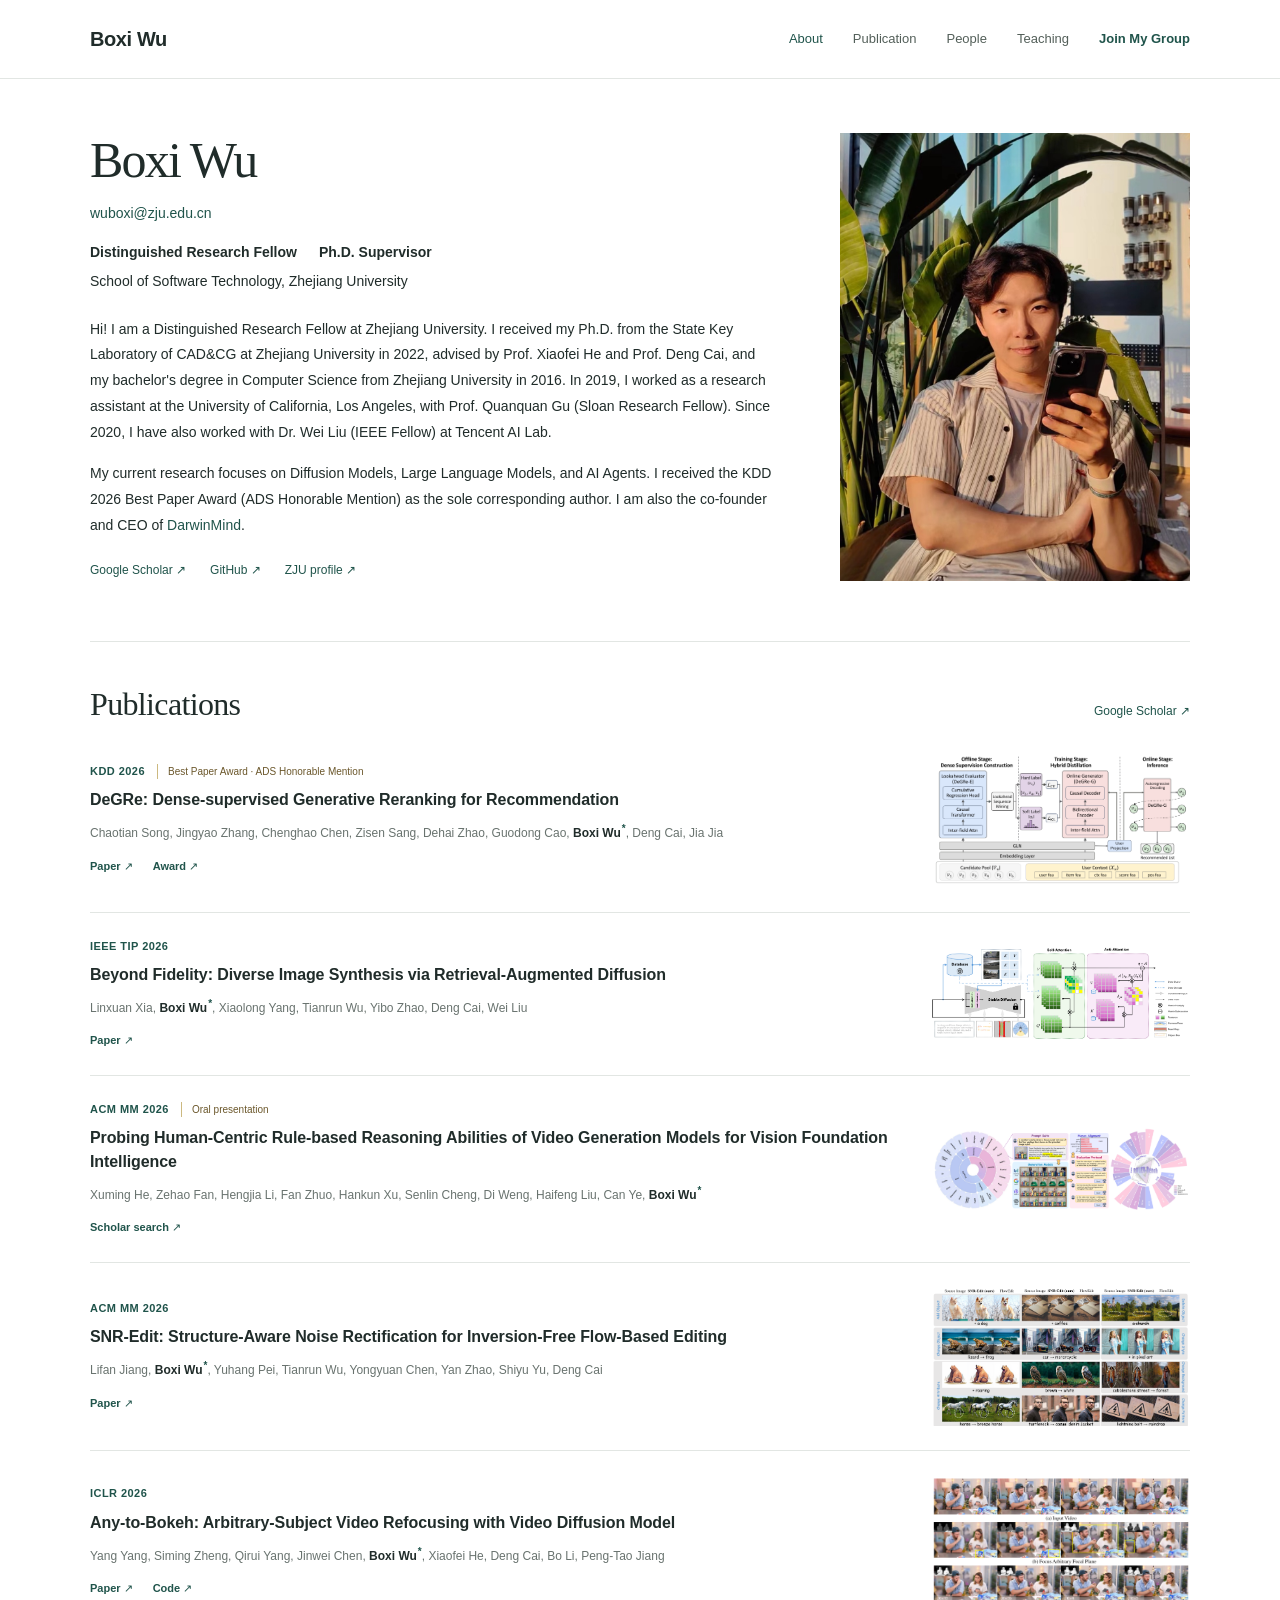
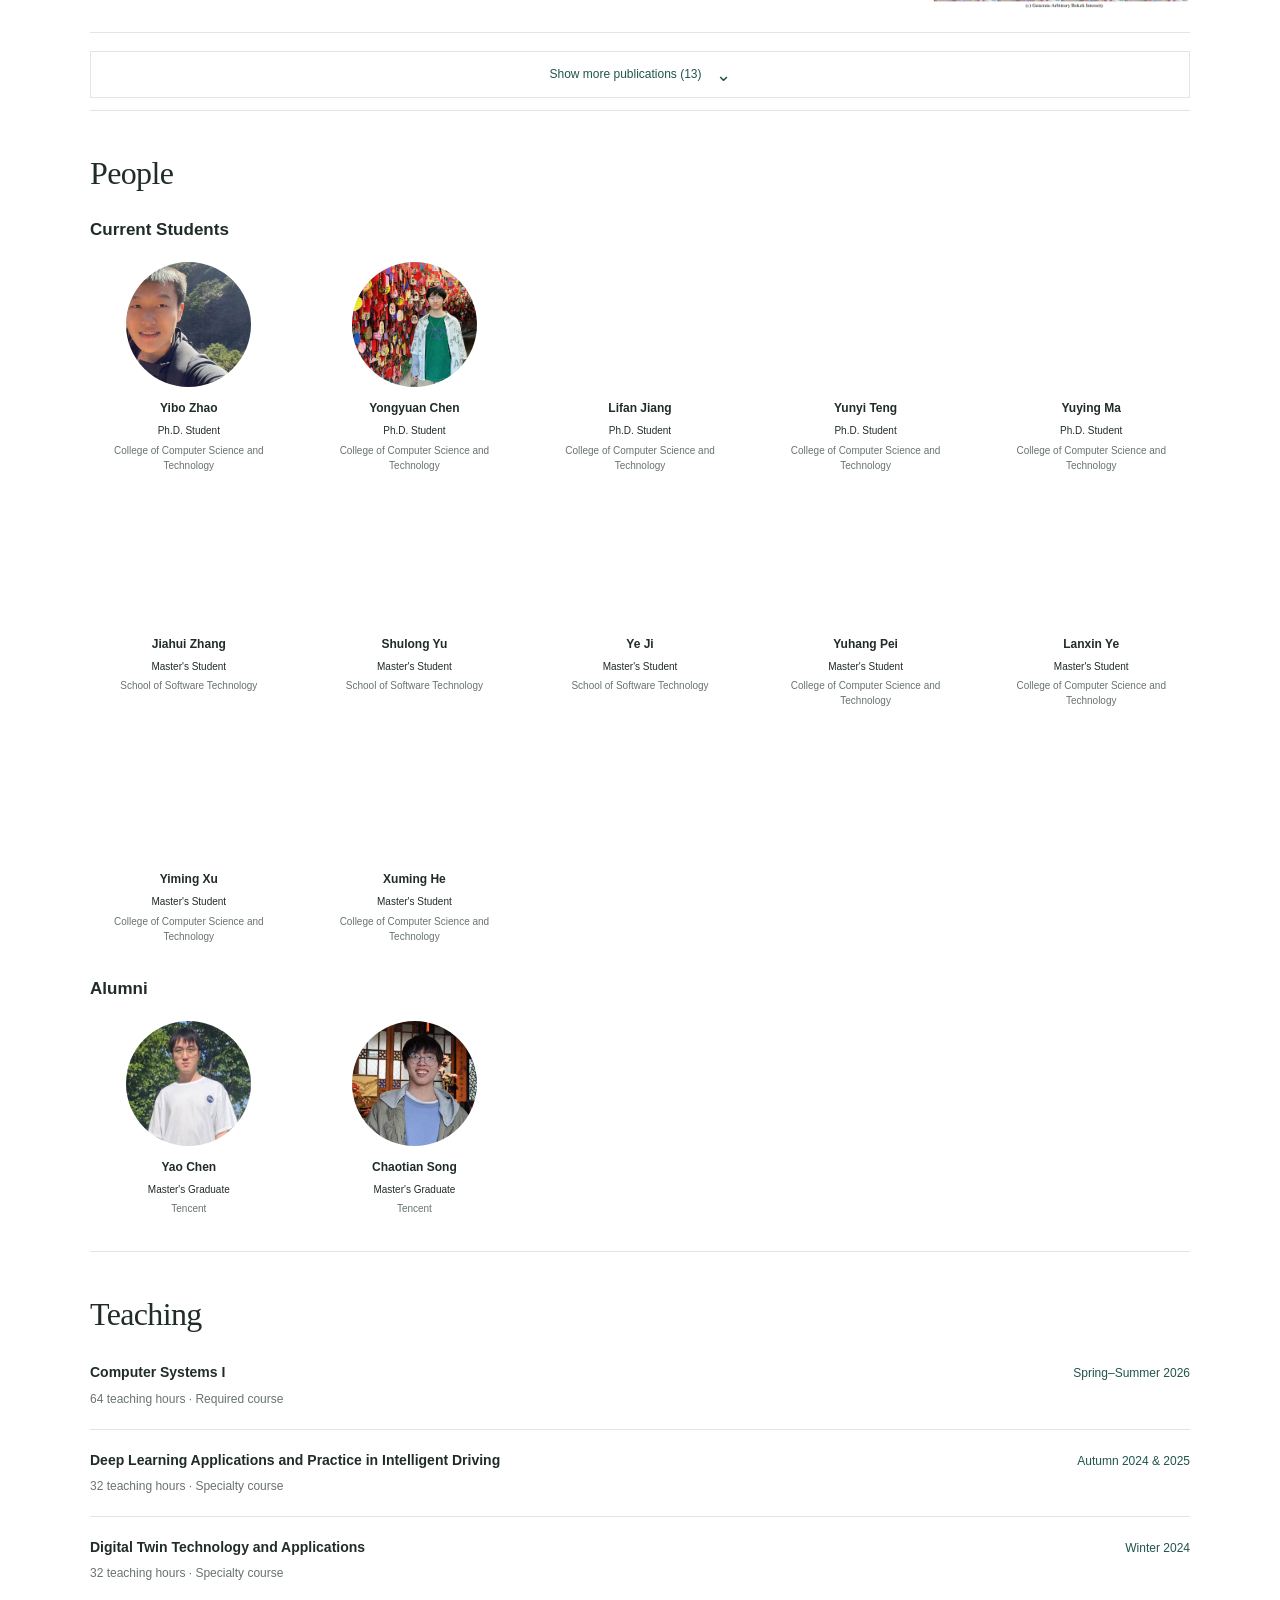
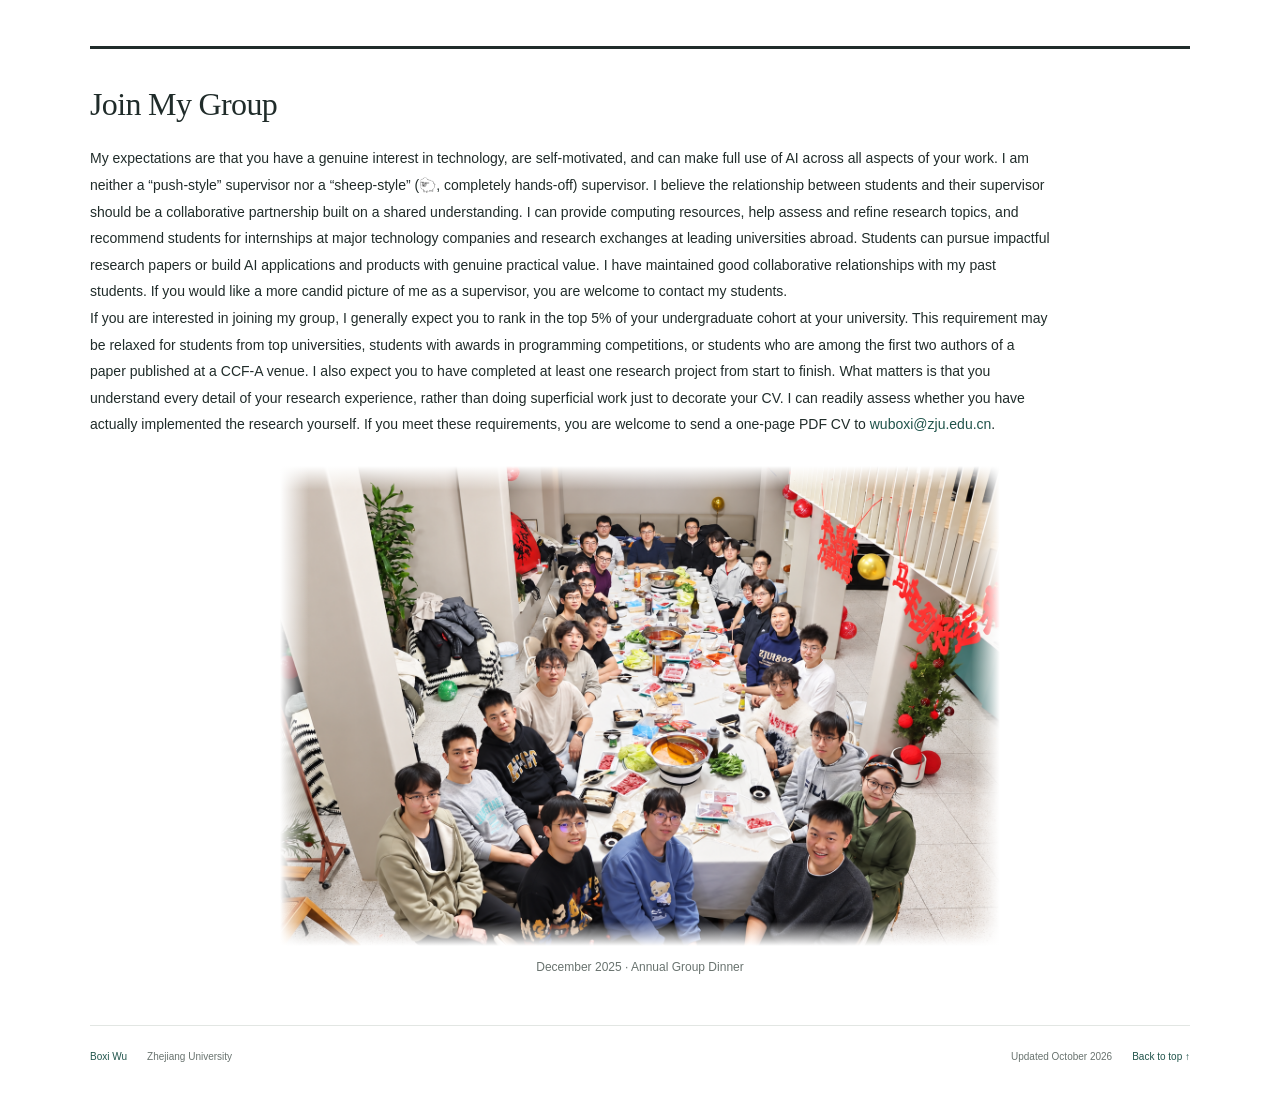
==== index.html @ 9e292851 "Add files via upload Upload academic homepage" ====
<!doctype html><html lang="en"><head>
  <meta charset="utf-8"><meta name="viewport" content="width=device-width, initial-scale=1">
  <title>Boxi Wu | Zhejiang University</title><meta name="description" content="Boxi Wu, Distinguished Research Fellow at Zhejiang University. My current research focuses on Diffusion Models, Large Language Models, and AI Agents."><meta name="theme-color" content="#ffffff">
  <link rel="canonical" href="https://burcywu.github.io/">
  <meta property="og:type" content="website"><meta property="og:title" content="Boxi Wu | Zhejiang University"><meta property="og:description" content="Boxi Wu, Distinguished Research Fellow at Zhejiang University. My current research focuses on Diffusion Models, Large Language Models, and AI Agents."><meta property="og:url" content="https://burcywu.github.io/">
  <link rel="icon" href="assets/favicon.svg" type="image/svg+xml"><link rel="stylesheet" href="styles.css">
  <script src="main.js" defer></script><script type="application/ld+json">{"@context":"https://schema.org","@type":"Person","name":"Boxi Wu","url":"https://burcywu.github.io","jobTitle":"Distinguished Research Fellow","affiliation":{"@type":"CollegeOrUniversity","name":"Zhejiang University"},"email":"wuboxi@zju.edu.cn","sameAs":["https://scholar.google.com/citations?user=AqDe35sAAAAJ&hl=en","https://github.com/burcywu","https://person.zju.edu.cn/NB23009"]}</script>
</head>
<body>
  <a class="skip-link" href="#main">Skip to content</a><header class="site-header"><div class="container header-inner">
    <a href="#about" class="brand">Boxi Wu</a>
    <nav aria-label="Main navigation"><a href="#about">About</a><a href="#publications">Publication</a><a href="#people">People</a><a href="#teaching">Teaching</a><a class="nav-contact" href="#join">Join My Group</a></nav>
  </div></header>
  <main id="main" class="container">
    <section class="hero" id="about" aria-labelledby="name-heading"><div class="hero-copy">
      <h1 id="name-heading">Boxi Wu</h1>
      <a class="hero-email" href="mailto:wuboxi@zju.edu.cn">wuboxi@zju.edu.cn</a>
      <p class="position"><strong>Distinguished Research Fellow</strong><strong>Ph.D. Supervisor</strong></p>
      <p class="affiliation">School of Software Technology, Zhejiang University</p>
      <p class="biography">Hi! I am a Distinguished Research Fellow at Zhejiang University. I received my Ph.D. from the State Key Laboratory of CAD&amp;CG at Zhejiang University in 2022, advised by Prof. Xiaofei He and Prof. Deng Cai, and my bachelor&#39;s degree in Computer Science from Zhejiang University in 2016. In 2019, I worked as a research assistant at the University of California, Los Angeles, with Prof. Quanquan Gu (Sloan Research Fellow). Since 2020, I have also worked with Dr. Wei Liu (IEEE Fellow) at Tencent AI Lab.</p><p class="biography research-statement">My current research focuses on Diffusion Models, Large Language Models, and AI Agents. I received the KDD 2026 Best Paper Award (ADS Honorable Mention) as the sole corresponding author. I am also the co-founder and CEO of <a href="https://www.qbitai.com/2026/08/474806.html" target="_blank" rel="noopener noreferrer">DarwinMind</a>.</p>
      <div class="hero-links"><a class="" href="https://scholar.google.com/citations?user=AqDe35sAAAAJ&amp;hl=en" target="_blank" rel="noopener noreferrer">Google Scholar <span aria-hidden="true">↗</span></a><a class="" href="https://github.com/burcywu" target="_blank" rel="noopener noreferrer">GitHub <span aria-hidden="true">↗</span></a><a class="" href="https://person.zju.edu.cn/NB23009" target="_blank" rel="noopener noreferrer">ZJU profile <span aria-hidden="true">↗</span></a></div>
    </div><div class="portrait-panel"><img class="portrait" src="assets/boxi-wu.jpg" alt="Portrait of Boxi Wu" width="1078" height="1379" fetchpriority="high" decoding="async"></div></section>
    <section class="section publications-section" id="publications" aria-labelledby="publications-heading"><div class="section-heading"><h2 id="publications-heading">Publications</h2><a class="text-link" href="https://scholar.google.com/citations?user=AqDe35sAAAAJ&amp;hl=en" target="_blank" rel="noopener noreferrer">Google Scholar <span aria-hidden="true">↗</span></a></div>
      <ol class="publication-list featured-publications"><li class="publication" id="paper-degre"><div class="paper-copy">
    <div class="paper-meta"><span class="venue" title="ACM SIGKDD Conference on Knowledge Discovery and Data Mining">KDD 2026</span><span class="paper-award">Best Paper Award · ADS Honorable Mention</span></div>
    <h3>DeGRe: Dense-supervised Generative Reranking for Recommendation</h3><p class="authors">Chaotian Song, Jingyao Zhang, Chenghao Chen, Zisen Sang, Dehai Zhao, Guodong Cao, <strong>Boxi Wu<sup>*</sup></strong>, Deng Cai, Jia Jia</p>
    <div class="paper-links"><a class="" href="https://arxiv.org/abs/2605.25749" target="_blank" rel="noopener noreferrer">Paper <span aria-hidden="true">↗</span></a><a class="" href="https://kdd2026.kdd.org/awards/" target="_blank" rel="noopener noreferrer">Award <span aria-hidden="true">↗</span></a></div>
  </div><figure class="paper-figure"><a class="figure-link" href="assets/papers/degre.png" target="_blank" rel="noopener" aria-label="Enlarge Figure 2 from DeGRe: Dense-supervised Generative Reranking for Recommendation"><img src="assets/papers/degre.png" alt="Original Figure 2 from DeGRe: Dense-supervised Generative Reranking for Recommendation" width="1272" height="675" loading="lazy" decoding="async"></a></figure></li><li class="publication" id="paper-beyond-fidelity"><div class="paper-copy">
    <div class="paper-meta"><span class="venue" title="IEEE Transactions on Image Processing">IEEE TIP 2026</span></div>
    <h3>Beyond Fidelity: Diverse Image Synthesis via Retrieval-Augmented Diffusion</h3><p class="authors">Linxuan Xia, <strong>Boxi Wu<sup>*</sup></strong>, Xiaolong Yang, Tianrun Wu, Yibo Zhao, Deng Cai, Wei Liu</p>
    <div class="paper-links"><a class="" href="https://doi.org/10.1109/TIP.2026.3706287" target="_blank" rel="noopener noreferrer">Paper <span aria-hidden="true">↗</span></a></div>
  </div><figure class="paper-figure"><a class="figure-link" href="assets/papers/beyond-fidelity.png" target="_blank" rel="noopener" aria-label="Enlarge Figure 2 from Beyond Fidelity: Diverse Image Synthesis via Retrieval-Augmented Diffusion"><img src="assets/papers/beyond-fidelity.png" alt="Original Figure 2 from Beyond Fidelity: Diverse Image Synthesis via Retrieval-Augmented Diffusion" width="1542" height="558" loading="lazy" decoding="async"></a></figure></li><li class="publication" id="paper-video-reasoning"><div class="paper-copy">
    <div class="paper-meta"><span class="venue" title="ACM International Conference on Multimedia">ACM MM 2026</span><span class="paper-award">Oral presentation</span></div>
    <h3>Probing Human-Centric Rule-based Reasoning Abilities of Video Generation Models for Vision Foundation Intelligence</h3><p class="authors">Xuming He, Zehao Fan, Hengjia Li, Fan Zhuo, Hankun Xu, Senlin Cheng, Di Weng, Haifeng Liu, Can Ye, <strong>Boxi Wu<sup>*</sup></strong></p>
    <div class="paper-links"><a class="" href="https://scholar.google.com/scholar?q=Probing%20Human-Centric%20Rule-based%20Reasoning%20Abilities%20of%20Video%20Generation%20Models%20for%20Vision%20Foundation%20Intelligence" target="_blank" rel="noopener noreferrer">Scholar search <span aria-hidden="true">↗</span></a></div>
  </div><figure class="paper-figure"><a class="figure-link" href="assets/papers/video-reasoning.png" target="_blank" rel="noopener" aria-label="Enlarge Figure 1 from Probing Human-Centric Rule-based Reasoning Abilities of Video Generation Models for Vision Foundation Intelligence"><img src="assets/papers/video-reasoning.png" alt="Original Figure 1 from Probing Human-Centric Rule-based Reasoning Abilities of Video Generation Models for Vision Foundation Intelligence" width="1389" height="444" loading="lazy" decoding="async"></a></figure></li><li class="publication" id="paper-snr-edit"><div class="paper-copy">
    <div class="paper-meta"><span class="venue" title="ACM International Conference on Multimedia">ACM MM 2026</span></div>
    <h3>SNR-Edit: Structure-Aware Noise Rectification for Inversion-Free Flow-Based Editing</h3><p class="authors">Lifan Jiang, <strong>Boxi Wu<sup>*</sup></strong>, Yuhang Pei, Tianrun Wu, Yongyuan Chen, Yan Zhao, Shiyu Yu, Deng Cai</p>
    <div class="paper-links"><a class="" href="https://arxiv.org/abs/2601.19180" target="_blank" rel="noopener noreferrer">Paper <span aria-hidden="true">↗</span></a></div>
  </div><figure class="paper-figure"><a class="figure-link" href="assets/papers/snr-edit.png" target="_blank" rel="noopener" aria-label="Enlarge Figure 1 from SNR-Edit: Structure-Aware Noise Rectification for Inversion-Free Flow-Based Editing"><img src="assets/papers/snr-edit.png" alt="Original Figure 1 from SNR-Edit: Structure-Aware Noise Rectification for Inversion-Free Flow-Based Editing" width="1470" height="792" loading="lazy" decoding="async"></a></figure></li><li class="publication" id="paper-any-to-bokeh"><div class="paper-copy">
    <div class="paper-meta"><span class="venue" title="International Conference on Learning Representations">ICLR 2026</span></div>
    <h3>Any-to-Bokeh: Arbitrary-Subject Video Refocusing with Video Diffusion Model</h3><p class="authors">Yang Yang, Siming Zheng, Qirui Yang, Jinwei Chen, <strong>Boxi Wu<sup>*</sup></strong>, Xiaofei He, Deng Cai, Bo Li, Peng-Tao Jiang</p>
    <div class="paper-links"><a class="" href="https://arxiv.org/abs/2505.21593" target="_blank" rel="noopener noreferrer">Paper <span aria-hidden="true">↗</span></a><a class="" href="https://github.com/vivoCameraResearch/any-to-bokeh" target="_blank" rel="noopener noreferrer">Code <span aria-hidden="true">↗</span></a></div>
  </div><figure class="paper-figure"><a class="figure-link" href="assets/papers/any-to-bokeh.png" target="_blank" rel="noopener" aria-label="Enlarge Figure 1 from Any-to-Bokeh: Arbitrary-Subject Video Refocusing with Video Diffusion Model"><img src="assets/papers/any-to-bokeh.png" alt="Original Figure 1 from Any-to-Bokeh: Arbitrary-Subject Video Refocusing with Video Diffusion Model" width="1200" height="621" loading="lazy" decoding="async"></a></figure></li></ol>
      <details class="more-publications" id="more-publications"><summary><span data-expand-label>Show more publications (13)</span><span class="expand-arrow" aria-hidden="true">⌄</span></summary><ol class="publication-list" start="6"><li class="publication" id="paper-dsc-track"><div class="paper-copy">
    <div class="paper-meta"><span class="venue" title="AAAI Conference on Artificial Intelligence">AAAI 2026</span><span class="paper-award">Oral presentation</span></div>
    <h3>Delving into Dynamic Scene Cue-Consistency for Robust 3D Multi-Object Tracking</h3><p class="authors">Haonan Zhang, Xinyao Wang, <strong>Boxi Wu<sup>*</sup></strong>, Tu Zheng, Wang Yunhua, Zheng Yang</p>
    <div class="paper-links"><a class="" href="https://ojs.aaai.org/index.php/AAAI/article/view/38242" target="_blank" rel="noopener noreferrer">Paper <span aria-hidden="true">↗</span></a></div>
  </div><figure class="paper-figure"><a class="figure-link" href="assets/papers/dsc-track.png" target="_blank" rel="noopener" aria-label="Enlarge Figure 2 from Delving into Dynamic Scene Cue-Consistency for Robust 3D Multi-Object Tracking"><img src="assets/papers/dsc-track.png" alt="Original Figure 2 from Delving into Dynamic Scene Cue-Consistency for Robust 3D Multi-Object Tracking" width="1515" height="813" loading="lazy" decoding="async"></a></figure></li><li class="publication" id="paper-diagramgpt"><div class="paper-copy">
    <div class="paper-meta"><span class="venue" title="AAAI Conference on Artificial Intelligence">AAAI 2026</span></div>
    <h3>DiagramGPT-Llama3: Enabling Editable, High-Fidelity Diagram Generation with Vision Large Language Models</h3><p class="authors">Yongyuan Chen, Minjie Hong, <strong>Boxi Wu<sup>*</sup></strong>, Xicheng Han</p>
    <div class="paper-links"><a class="" href="https://ojs.aaai.org/index.php/AAAI/article/view/40286" target="_blank" rel="noopener noreferrer">Paper <span aria-hidden="true">↗</span></a></div>
  </div><figure class="paper-figure"><a class="figure-link" href="assets/papers/diagramgpt.png" target="_blank" rel="noopener" aria-label="Enlarge Figure 2 from DiagramGPT-Llama3: Enabling Editable, High-Fidelity Diagram Generation with Vision Large Language Models"><img src="assets/papers/diagramgpt.png" alt="Original Figure 2 from DiagramGPT-Llama3: Enabling Editable, High-Fidelity Diagram Generation with Vision Large Language Models" width="1488" height="522" loading="lazy" decoding="async"></a></figure></li><li class="publication" id="paper-sudo"><div class="paper-copy">
    <div class="paper-meta"><span class="venue" title="Advances in Neural Information Processing Systems">NeurIPS 2025</span></div>
    <h3>Self-Supervised Direct Preference Optimization for Text-to-Image Diffusion Models</h3><p class="authors">Liang Peng, <strong>Boxi Wu<sup>*</sup></strong>, Haoran Cheng, Yibo Zhao, Xiaofei He</p>
    <div class="paper-links"><a class="" href="https://proceedings.neurips.cc/paper_files/paper/2025/hash/03600ae6c3392fd65ad7c3a90c6f7ce8-Abstract-Conference.html" target="_blank" rel="noopener noreferrer">Paper <span aria-hidden="true">↗</span></a><a class="" href="https://github.com/SPengLiang/SUDO" target="_blank" rel="noopener noreferrer">Code <span aria-hidden="true">↗</span></a></div>
  </div><figure class="paper-figure"><a class="figure-link" href="assets/papers/sudo.png" target="_blank" rel="noopener" aria-label="Enlarge Figure 1 from Self-Supervised Direct Preference Optimization for Text-to-Image Diffusion Models"><img src="assets/papers/sudo.png" alt="Original Figure 1 from Self-Supervised Direct Preference Optimization for Text-to-Image Diffusion Models" width="714" height="525" loading="lazy" decoding="async"></a></figure></li><li class="publication" id="paper-lora-composer"><div class="paper-copy">
    <div class="paper-meta"><span class="venue" title="IEEE Transactions on Image Processing">IEEE TIP 2025</span></div>
    <h3>LoRA-Composer: Leveraging Low-Rank Adaptation for Multi-Concept Customization in Training-Free Diffusion Models</h3><p class="authors">Yang Yang, Wen Wang, Liang Peng, Chaotian Song, Yao Chen, Hengjia Li, Xiaolong Yang, Qinglin Lu, Deng Cai, Xiaofei He, <strong>Boxi Wu<sup>*</sup></strong>, Wei Liu</p>
    <div class="paper-links"><a class="" href="https://doi.org/10.1109/TIP.2025.3633153" target="_blank" rel="noopener noreferrer">Paper <span aria-hidden="true">↗</span></a></div>
  </div><figure class="paper-figure"><a class="figure-link" href="assets/papers/lora-composer.png" target="_blank" rel="noopener" aria-label="Enlarge Figure 1 from LoRA-Composer: Leveraging Low-Rank Adaptation for Multi-Concept Customization in Training-Free Diffusion Models"><img src="assets/papers/lora-composer.png" alt="Original Figure 1 from LoRA-Composer: Leveraging Low-Rank Adaptation for Multi-Concept Customization in Training-Free Diffusion Models" width="1191" height="453" loading="lazy" decoding="async"></a></figure></li><li class="publication" id="paper-personalvideo"><div class="paper-copy">
    <div class="paper-meta"><span class="venue" title="IEEE/CVF International Conference on Computer Vision">ICCV 2025</span></div>
    <h3>PersonalVideo: High ID-Fidelity Video Customization without Dynamic and Semantic Degradation</h3><p class="authors">Hengjia Li, Haonan Qiu, Shiwei Zhang, Xiang Wang, Yujie Wei, Zekun Li, Yingya Zhang, <strong>Boxi Wu<sup>*</sup></strong>, Deng Cai</p>
    <div class="paper-links"><a class="" href="https://openaccess.thecvf.com/content/ICCV2025/html/Li_PersonalVideo_High_ID-Fidelity_Video_Customization_without_Dynamic_and_Semantic_Degradation_ICCV_2025_paper.html" target="_blank" rel="noopener noreferrer">Paper <span aria-hidden="true">↗</span></a></div>
  </div><figure class="paper-figure"><a class="figure-link" href="assets/papers/personalvideo.png" target="_blank" rel="noopener" aria-label="Enlarge Figure 1 from PersonalVideo: High ID-Fidelity Video Customization without Dynamic and Semantic Degradation"><img src="assets/papers/personalvideo.png" alt="Original Figure 1 from PersonalVideo: High ID-Fidelity Video Customization without Dynamic and Semantic Degradation" width="1413" height="810" loading="lazy" decoding="async"></a></figure></li><li class="publication" id="paper-magicid"><div class="paper-copy">
    <div class="paper-meta"><span class="venue" title="IEEE/CVF International Conference on Computer Vision">ICCV 2025</span></div>
    <h3>MagicID: Hybrid Preference Optimization for ID-Consistent and Dynamic-Preserved Video Customization</h3><p class="authors">Hengjia Li, Lifan Jiang, Xi Xiao, Tianyang Wang, Hongwei Yi, <strong>Boxi Wu<sup>*</sup></strong>, Deng Cai</p>
    <div class="paper-links"><a class="" href="https://openaccess.thecvf.com/content/ICCV2025/html/Li_MagicID_Hybrid_Preference_Optimization_for_ID-Consistent_and_Dynamic-Preserved_Video_Customization_ICCV_2025_paper.html" target="_blank" rel="noopener noreferrer">Paper <span aria-hidden="true">↗</span></a></div>
  </div><figure class="paper-figure"><a class="figure-link" href="assets/papers/magicid.png" target="_blank" rel="noopener" aria-label="Enlarge Figure 1 from MagicID: Hybrid Preference Optimization for ID-Consistent and Dynamic-Preserved Video Customization"><img src="assets/papers/magicid.png" alt="Original Figure 1 from MagicID: Hybrid Preference Optimization for ID-Consistent and Dynamic-Preserved Video Customization" width="1482" height="864" loading="lazy" decoding="async"></a></figure></li><li class="publication" id="paper-local-control"><div class="paper-copy">
    <div class="paper-meta"><span class="venue" title="AAAI Conference on Artificial Intelligence">AAAI 2025</span></div>
    <h3>Local Conditional Controlling for Text-to-Image Diffusion Models</h3><p class="authors">Yibo Zhao, Liang Peng, Yang Yang, Zekai Luo, Hengjia Li, Yao Chen, Zheng Yang, Xiaofei He, Wei Zhao, Qinglin Lu, Wei Liu, <strong>Boxi Wu<sup>*</sup></strong></p>
    <div class="paper-links"><a class="" href="https://ojs.aaai.org/index.php/AAAI/article/view/33139" target="_blank" rel="noopener noreferrer">Paper <span aria-hidden="true">↗</span></a></div>
  </div><figure class="paper-figure"><a class="figure-link" href="assets/papers/local-control.png" target="_blank" rel="noopener" aria-label="Enlarge Figure 1 from Local Conditional Controlling for Text-to-Image Diffusion Models"><img src="assets/papers/local-control.png" alt="Original Figure 1 from Local Conditional Controlling for Text-to-Image Diffusion Models" width="1512" height="576" loading="lazy" decoding="async"></a></figure></li><li class="publication" id="paper-occupancym3d"><div class="paper-copy">
    <div class="paper-meta"><span class="venue" title="IEEE/CVF Conference on Computer Vision and Pattern Recognition">CVPR 2024</span></div>
    <h3>Learning Occupancy for Monocular 3D Object Detection</h3><p class="authors">Liang Peng, Junkai Xu, Haoran Cheng, Zheng Yang, Xiaopei Wu, Wei Qian, Wenxiao Wang, <strong>Boxi Wu<sup>*</sup></strong>, Deng Cai</p>
    <div class="paper-links"><a class="" href="https://openaccess.thecvf.com/content/CVPR2024/html/Peng_Learning_Occupancy_for_Monocular_3D_Object_Detection_CVPR_2024_paper.html" target="_blank" rel="noopener noreferrer">Paper <span aria-hidden="true">↗</span></a></div>
  </div><figure class="paper-figure"><a class="figure-link" href="assets/papers/occupancym3d.png" target="_blank" rel="noopener" aria-label="Enlarge Figure 1 from Learning Occupancy for Monocular 3D Object Detection"><img src="assets/papers/occupancym3d.png" alt="Original Figure 1 from Learning Occupancy for Monocular 3D Object Detection" width="726" height="276" loading="lazy" decoding="async"></a></figure></li><li class="publication" id="paper-temporal-fusion"><div class="paper-copy">
    <div class="paper-meta"><span class="venue" title="IEEE Transactions on Image Processing">IEEE TIP 2024</span></div>
    <h3>Temporal Feature Fusion for 3D Detection in Monocular Video</h3><p class="authors">Haoran Cheng, Liang Peng, Zheng Yang, Binbin Lin, Xiaofei He, <strong>Boxi Wu<sup>*</sup></strong></p>
    <div class="paper-links"><a class="" href="https://doi.org/10.1109/TIP.2024.3378475" target="_blank" rel="noopener noreferrer">Paper <span aria-hidden="true">↗</span></a></div>
  </div><figure class="paper-figure"><a class="figure-link" href="assets/papers/temporal-fusion.png" target="_blank" rel="noopener" aria-label="Enlarge Figure 2 from Temporal Feature Fusion for 3D Detection in Monocular Video"><img src="assets/papers/temporal-fusion.png" alt="Original Figure 2 from Temporal Feature Fusion for 3D Detection in Monocular Video" width="1542" height="588" loading="lazy" decoding="async"></a></figure></li><li class="publication" id="paper-hboe"><div class="paper-copy">
    <div class="paper-meta"><span class="venue" title="AAAI Conference on Artificial Intelligence">AAAI 2024</span></div>
    <h3>Towards Fine-Grained HBOE with Rendered Orientation Set and Laplace Smoothing</h3><p class="authors">Ruisi Zhao, Mingming Li, Zheng Yang, Binbin Lin, Xiaohui Zhong, Xiaobo Ren, Deng Cai, <strong>Boxi Wu<sup>*</sup></strong></p>
    <div class="paper-links"><a class="" href="https://ojs.aaai.org/index.php/AAAI/article/view/28582" target="_blank" rel="noopener noreferrer">Paper <span aria-hidden="true">↗</span></a></div>
  </div><figure class="paper-figure"><a class="figure-link" href="assets/papers/hboe.png" target="_blank" rel="noopener" aria-label="Enlarge Figure 1 from Towards Fine-Grained HBOE with Rendered Orientation Set and Laplace Smoothing"><img src="assets/papers/hboe.png" alt="Original Figure 1 from Towards Fine-Grained HBOE with Rendered Orientation Set and Laplace Smoothing" width="717" height="741" loading="lazy" decoding="async"></a></figure></li><li class="publication" id="paper-ice"><div class="paper-copy">
    <div class="paper-meta"><span class="venue" title="AAAI Conference on Artificial Intelligence">AAAI 2023</span></div>
    <h3>Towards In-Distribution Compatible Out-of-Distribution Detection</h3><p class="authors"><strong>Boxi Wu</strong>, Jie Jiang, Haidong Ren, Zifan Du, Wenxiao Wang, Zhifeng Li, Deng Cai, Xiaofei He, Binbin Lin, Wei Liu</p>
    <div class="paper-links"><a class="" href="https://ojs.aaai.org/index.php/AAAI/article/view/26230" target="_blank" rel="noopener noreferrer">Paper <span aria-hidden="true">↗</span></a></div>
  </div><figure class="paper-figure"><a class="figure-link" href="assets/papers/ice.png" target="_blank" rel="noopener" aria-label="Enlarge Figure 1 from Towards In-Distribution Compatible Out-of-Distribution Detection"><img src="assets/papers/ice.png" alt="Original Figure 1 from Towards In-Distribution Compatible Out-of-Distribution Detection" width="717" height="357" loading="lazy" decoding="async"></a></figure></li><li class="publication" id="paper-efficient-at"><div class="paper-copy">
    <div class="paper-meta"><span class="venue" title="European Conference on Computer Vision">ECCV 2022</span></div>
    <h3>Towards Efficient Adversarial Training on Vision Transformers</h3><p class="authors"><strong>Boxi Wu</strong>, Jindong Gu, Zhifeng Li, Deng Cai, Xiaofei He, Wei Liu</p>
    <div class="paper-links"><a class="" href="https://arxiv.org/abs/2207.10498" target="_blank" rel="noopener noreferrer">Paper <span aria-hidden="true">↗</span></a></div>
  </div><figure class="paper-figure"><a class="figure-link" href="assets/papers/efficient-at.png" target="_blank" rel="noopener" aria-label="Enlarge Figure 1 from Towards Efficient Adversarial Training on Vision Transformers"><img src="assets/papers/efficient-at.png" alt="Original Figure 1 from Towards Efficient Adversarial Training on Vision Transformers" width="1014" height="381" loading="lazy" decoding="async"></a></figure></li><li class="publication" id="paper-wider-networks"><div class="paper-copy">
    <div class="paper-meta"><span class="venue" title="Advances in Neural Information Processing Systems">NeurIPS 2021</span></div>
    <h3>Do Wider Neural Networks Really Help Adversarial Robustness?</h3><p class="authors"><strong>Boxi Wu</strong>, Jinghui Chen, Deng Cai, Xiaofei He, Quanquan Gu</p>
    <div class="paper-links"><a class="" href="https://proceedings.neurips.cc/paper_files/paper/2021/hash/3937230de3c8041e4da6ac3246a888e8-Abstract.html" target="_blank" rel="noopener noreferrer">Paper <span aria-hidden="true">↗</span></a></div>
  </div><figure class="paper-figure"><a class="figure-link" href="assets/papers/wider-networks.png" target="_blank" rel="noopener" aria-label="Enlarge Figure 1 from Do Wider Neural Networks Really Help Adversarial Robustness?"><img src="assets/papers/wider-networks.png" alt="Original Figure 1 from Do Wider Neural Networks Really Help Adversarial Robustness?" width="585" height="321" loading="lazy" decoding="async"></a></figure></li></ol><button class="button small collapse-publications" type="button" data-collapse-publications hidden>Show fewer publications ↑</button></details>
    </section>
    <section class="section" id="people" aria-labelledby="people-heading"><div class="section-heading"><h2 id="people-heading">People</h2></div><div class="people-group" data-student-group="current"><h3 class="people-subheading">Current Students</h3><div class="people-grid"><article class="person-card" data-student-id="student-03" data-photo-number="03"><a class="student-portrait-link" href="assets/students/phd-03.jpg" target="_blank" rel="noopener" aria-label="View full portrait for Yibo Zhao"><img src="assets/students/phd-03.jpg" width="500" height="500" style="object-position: 22% 35%" alt="Portrait of Yibo Zhao" loading="lazy" decoding="async"></a><div class="person-details"><h4>Yibo Zhao</h4><p class="student-degree">Ph.D. Student</p><p class="person-affiliation">College of Computer Science and Technology</p></div></article><article class="person-card" data-student-id="student-05" data-photo-number="05"><a class="student-portrait-link" href="assets/students/phd-05.jpg" target="_blank" rel="noopener" aria-label="View full portrait for Yongyuan Chen"><img src="assets/students/phd-05.jpg" width="500" height="500" style="object-position: 68% 32%" alt="Portrait of Yongyuan Chen" loading="lazy" decoding="async"></a><div class="person-details"><h4>Yongyuan Chen</h4><p class="student-degree">Ph.D. Student</p><p class="person-affiliation">College of Computer Science and Technology</p></div></article><article class="person-card" data-student-id="student-02" data-photo-number="02"><a class="student-portrait-link" href="assets/students/phd-02.jpg" target="_blank" rel="noopener" aria-label="View full portrait for Lifan Jiang"><img src="assets/students/phd-02.jpg" width="500" height="500" style="object-position: 46% 35%" alt="Portrait of Lifan Jiang" loading="lazy" decoding="async"></a><div class="person-details"><h4>Lifan Jiang</h4><p class="student-degree">Ph.D. Student</p><p class="person-affiliation">College of Computer Science and Technology</p></div></article><article class="person-card" data-student-id="student-04" data-photo-number="04"><a class="student-portrait-link" href="assets/students/phd-04.jpg" target="_blank" rel="noopener" aria-label="View full portrait for Yunyi Teng"><img src="assets/students/phd-04.jpg" width="500" height="500" style="object-position: 55% 22%" alt="Portrait of Yunyi Teng" loading="lazy" decoding="async"></a><div class="person-details"><h4>Yunyi Teng</h4><p class="student-degree">Ph.D. Student</p><p class="person-affiliation">College of Computer Science and Technology</p></div></article><article class="person-card" data-student-id="student-01" data-photo-number="01"><a class="student-portrait-link" href="assets/students/phd-01.jpg" target="_blank" rel="noopener" aria-label="View full portrait for Yuying Ma"><img src="assets/students/phd-01.jpg" width="500" height="500" style="object-position: 50% 35%" alt="Portrait of Yuying Ma" loading="lazy" decoding="async"></a><div class="person-details"><h4>Yuying Ma</h4><p class="student-degree">Ph.D. Student</p><p class="person-affiliation">College of Computer Science and Technology</p></div></article><article class="person-card" data-student-id="student-06" data-photo-number="06"><a class="student-portrait-link" href="assets/students/jiahui-zhang.jpg" target="_blank" rel="noopener" aria-label="View full portrait for Jiahui Zhang"><img src="assets/students/jiahui-zhang.jpg" width="500" height="500" style="object-position: 50% 55%" alt="Portrait of Jiahui Zhang" loading="lazy" decoding="async"></a><div class="person-details"><h4>Jiahui Zhang</h4><p class="student-degree">Master&#39;s Student</p><p class="person-affiliation">School of Software Technology</p></div></article><article class="person-card" data-student-id="student-07" data-photo-number="07"><a class="student-portrait-link" href="assets/students/shulong-yu.jpg" target="_blank" rel="noopener" aria-label="View full portrait for Shulong Yu"><img src="assets/students/shulong-yu.jpg" width="500" height="500" style="object-position: 45% 35%" alt="Portrait of Shulong Yu" loading="lazy" decoding="async"></a><div class="person-details"><h4>Shulong Yu</h4><p class="student-degree">Master&#39;s Student</p><p class="person-affiliation">School of Software Technology</p></div></article><article class="person-card" data-student-id="student-08" data-photo-number="08"><a class="student-portrait-link" href="assets/students/ye-ji.jpg" target="_blank" rel="noopener" aria-label="View full portrait for Ye Ji"><img src="assets/students/ye-ji.jpg" width="500" height="500" style="object-position: 50% 55%" alt="Portrait of Ye Ji" loading="lazy" decoding="async"></a><div class="person-details"><h4>Ye Ji</h4><p class="student-degree">Master&#39;s Student</p><p class="person-affiliation">School of Software Technology</p></div></article><article class="person-card" data-student-id="student-09" data-photo-number="09"><a class="student-portrait-link" href="assets/students/yuhang-pei.jpg" target="_blank" rel="noopener" aria-label="View full portrait for Yuhang Pei"><img src="assets/students/yuhang-pei.jpg" width="500" height="500" style="object-position: 53% 35%" alt="Portrait of Yuhang Pei" loading="lazy" decoding="async"></a><div class="person-details"><h4>Yuhang Pei</h4><p class="student-degree">Master&#39;s Student</p><p class="person-affiliation">College of Computer Science and Technology</p></div></article><article class="person-card" data-student-id="student-10" data-photo-number="10"><a class="student-portrait-link" href="assets/students/lanxin-ye.jpg" target="_blank" rel="noopener" aria-label="View full portrait for Lanxin Ye"><img src="assets/students/lanxin-ye.jpg" width="500" height="500" style="object-position: 50% 25%" alt="Portrait of Lanxin Ye" loading="lazy" decoding="async"></a><div class="person-details"><h4>Lanxin Ye</h4><p class="student-degree">Master&#39;s Student</p><p class="person-affiliation">College of Computer Science and Technology</p></div></article><article class="person-card" data-student-id="student-11" data-photo-number="11"><a class="student-portrait-link" href="assets/students/yiming-xu.jpg" target="_blank" rel="noopener" aria-label="View full portrait for Yiming Xu"><img src="assets/students/yiming-xu.jpg" width="500" height="500" style="object-position: 50% 35%" alt="Portrait of Yiming Xu" loading="lazy" decoding="async"></a><div class="person-details"><h4>Yiming Xu</h4><p class="student-degree">Master&#39;s Student</p><p class="person-affiliation">College of Computer Science and Technology</p></div></article><article class="person-card" data-student-id="student-12" data-photo-number="12"><a class="student-portrait-link" href="assets/students/xuming-he.jpg" target="_blank" rel="noopener" aria-label="View full portrait for Xuming He"><img src="assets/students/xuming-he.jpg" width="500" height="500" style="object-position: 40% 35%" alt="Portrait of Xuming He" loading="lazy" decoding="async"></a><div class="person-details"><h4>Xuming He</h4><p class="student-degree">Master&#39;s Student</p><p class="person-affiliation">College of Computer Science and Technology</p></div></article></div></div><div class="people-group" data-student-group="alumni"><h3 class="people-subheading">Alumni</h3><div class="people-grid"><article class="person-card" data-student-id="student-16" data-photo-number="13"><a class="student-portrait-link" href="assets/students/yao-chen.png" target="_blank" rel="noopener" aria-label="View full portrait for Yao Chen"><img src="assets/students/yao-chen.png" width="500" height="500" style="object-position: 50% 35%" alt="Portrait of Yao Chen" loading="lazy" decoding="async"></a><div class="person-details"><h4>Yao Chen</h4><p class="student-degree">Master&#39;s Graduate</p><p class="person-affiliation">Tencent</p></div></article><article class="person-card" data-student-id="student-17" data-photo-number="14"><a class="student-portrait-link" href="assets/students/chaotian-song.jpg" target="_blank" rel="noopener" aria-label="View full portrait for Chaotian Song"><img src="assets/students/chaotian-song.jpg" width="500" height="500" style="object-position: 50% 35%" alt="Portrait of Chaotian Song" loading="lazy" decoding="async"></a><div class="person-details"><h4>Chaotian Song</h4><p class="student-degree">Master&#39;s Graduate</p><p class="person-affiliation">Tencent</p></div></article></div></div></section>
    <section class="section" id="teaching" aria-labelledby="teaching-heading"><div class="section-heading"><h2 id="teaching-heading">Teaching</h2></div><ul class="teaching-list"><li><div><h3>Computer Systems I</h3><p class="muted">64 teaching hours · Required course</p></div><span class="course-term">Spring–Summer 2026</span></li><li><div><h3>Deep Learning Applications and Practice in Intelligent Driving</h3><p class="muted">32 teaching hours · Specialty course</p></div><span class="course-term">Autumn 2024 &amp; 2025</span></li><li><div><h3>Digital Twin Technology and Applications</h3><p class="muted">32 teaching hours · Specialty course</p></div><span class="course-term">Winter 2024</span></li></ul></section>
    <section class="join-section" id="join" aria-labelledby="join-heading"><h2 id="join-heading">Join My Group</h2><p class="recruitment-copy">My expectations are that you have a genuine interest in technology, are self-motivated, and can make full use of AI across all aspects of your work. I am neither a “push-style” supervisor nor a “sheep-style” (🐑, completely hands-off) supervisor. I believe the relationship between students and their supervisor should be a collaborative partnership built on a shared understanding. I can provide computing resources, help assess and refine research topics, and recommend students for internships at major technology companies and research exchanges at leading universities abroad. Students can pursue impactful research papers or build AI applications and products with genuine practical value. I have maintained good collaborative relationships with my past students. If you would like a more candid picture of me as a supervisor, you are welcome to contact my students. <br>If you are interested in joining my group, I generally expect you to rank in the top 5% of your undergraduate cohort at your university. This requirement may be relaxed for students from top universities, students with awards in programming competitions, or students who are among the first two authors of a paper published at a CCF-A venue. I also expect you to have completed at least one research project from start to finish. What matters is that you understand every detail of your research experience, rather than doing superficial work just to decorate your CV. I can readily assess whether you have actually implemented the research yourself. If you meet these requirements, you are welcome to send a one-page PDF CV to <a href="mailto:wuboxi@zju.edu.cn">wuboxi@zju.edu.cn</a>.</p><figure class="group-photo"><div class="group-photo-frame"><img src="assets/group-dinner.png" width="1536" height="1024" alt="Members of my research group at the annual group dinner in December 2025." loading="lazy" decoding="async"></div><figcaption>December 2025 · Annual Group Dinner</figcaption></figure></section>
  </main><footer class="site-footer container"><div><a href="index.html">Boxi Wu</a><span>Zhejiang University</span></div><div><span>Updated October 2026</span><a href="#main">Back to top ↑</a></div></footer>
</body></html>
---- styles.css ----
:root { color-scheme: light; --paper: #fff; --ink: #202c2a; --muted: #69736f; --green: #20544b; --line: #e2e6e3; --serif: Georgia, 'Times New Roman', serif; --sans: -apple-system, BlinkMacSystemFont, 'Segoe UI', Arial, sans-serif; }
* { box-sizing: border-box; }
html { scroll-behavior: smooth; scroll-padding-top: 100px; }
body { margin: 0; background: var(--paper); color: var(--ink); font: 15px/1.75 var(--sans); -webkit-font-smoothing: antialiased; }
[hidden] { display: none !important; }
a { color: var(--green); text-decoration: none; }
a:hover { text-decoration: underline; text-underline-offset: 4px; }
button, input { font: inherit; }
button { cursor: pointer; }
a:focus-visible, button:focus-visible, summary:focus-visible { outline: 3px solid #6c968b; outline-offset: 4px; }
img { display: block; max-width: 100%; }
h1, h2, h3, h4, p { margin-top: 0; }
::selection { background: #e0eee8; }
.container { width: min(1100px, calc(100% - 80px)); margin-inline: auto; }
.skip-link { position: fixed; top: -80px; left: 16px; z-index: 100; padding: 10px 18px; background: #fff; }
.skip-link:focus { top: 10px; }
.site-header { position: sticky; top: 0; z-index: 20; background: #fff; border-bottom: 1px solid var(--line); }
.header-inner { display: flex; align-items: center; justify-content: space-between; gap: 26px; min-height: 78px; }
.brand { color: var(--ink); font-size: 20px; font-weight: 650; letter-spacing: -.4px; white-space: nowrap; }
nav { display: flex; align-items: center; gap: 30px; font-size: 13px; }
nav a { color: #535f59; white-space: nowrap; }
nav a[aria-current], nav a:hover { color: var(--green); }
nav .nav-contact { color: var(--green); font-weight: 600; }
.hero { display: grid; grid-template-columns: minmax(0, 1fr) 350px; gap: 65px; padding: 54px 0 48px; align-items: stretch; }
.hero h1 { font: 400 50px/1.1 var(--serif); letter-spacing: -1.8px; margin: 0 0 12px; }
.hero-email { font-size: 14px; display: inline-block; margin-bottom: 14px; }
.position { display: flex; flex-wrap: wrap; gap: 5px 22px; font-size: 14px; margin-bottom: 5px; }
.position strong { font-weight: 650; }
.affiliation { font-size: 14px; margin-bottom: 23px; }
.biography { font-size: 14px; line-height: 1.85; margin-bottom: 15px; }
.research-statement { margin-bottom: 21px; }
.hero-links { display: flex; flex-wrap: wrap; gap: 8px 24px; font-size: 12px; }
.portrait-panel { position: relative; min-height: 0; overflow: hidden; }
.portrait { position: absolute; inset: 0; width: 100%; height: 100%; object-fit: cover; object-position: 50% 50%; }
.monogram { width: 310px; aspect-ratio: 1; border: 1px solid var(--line); display: grid; place-items: center; font: 60px var(--serif); }
.section { padding-top: 42px; margin-top: 12px; border-top: 1px solid var(--line); }
.section-heading { display: flex; align-items: baseline; justify-content: space-between; gap: 20px; margin-bottom: 27px; }
.section-heading h2, .join-section h2 { font: 32px/1.25 var(--serif); letter-spacing: -.65px; margin: 0; }
.text-link { font-size: 12px; }
.publication-list { list-style: none; padding: 0; margin: 0; }
.publication { display: grid; grid-template-columns: minmax(0, 1fr) 258px; gap: 30px; align-items: center; padding: 0 0 24px; margin-bottom: 24px; border-bottom: 1px solid var(--line); }
.paper-copy { min-width: 0; }
.paper-meta { display: flex; flex-wrap: wrap; align-items: center; gap: 8px 12px; margin-bottom: 7px; }
.venue { color: var(--green); font-size: 11px; font-weight: 650; text-transform: uppercase; letter-spacing: .45px; }
.paper-award { font-size: 10px; color: #6b572b; border-left: 1px solid #ccb980; padding-left: 10px; line-height: 1.5; }
.publication h3 { font: 600 16px/1.5 var(--sans); margin: 0 0 8px; letter-spacing: -.1px; }
.authors { font-size: 12px; color: var(--muted); line-height: 1.8; margin-bottom: 12px; }
.authors strong { color: var(--ink); font-weight: 650; }
.authors sup { color: var(--green); font-size: 10px; margin-left: 1px; }
.author-pending { font-size: 10px; }
.paper-links { display: flex; flex-wrap: wrap; gap: 20px; font-size: 11px; font-weight: 550; }
.paper-figure { margin: 0; min-width: 0; }
.figure-link { display: flex; align-items: center; justify-content: center; min-height: 108px; }
.paper-figure img { width: 100%; max-height: 152px; height: auto; object-fit: contain; }
.figure-pending { border: 1px dashed #d6dcd7; min-height: 123px; display: flex; flex-direction: column; justify-content: center; align-items: center; gap: 8px; text-align: center; padding: 16px; }
.figure-pending span { font-size: 11px; color: var(--muted); }
.figure-pending small { font-size: 9px; color: var(--muted); }
.more-publications { margin-top: -6px; }
.more-publications summary { list-style: none; display: flex; align-items: center; justify-content: center; gap: 14px; border: 1px solid var(--line); background: #fff; padding: 12px 18px; color: var(--green); font-size: 12px; cursor: pointer; }
.more-publications summary::-webkit-details-marker { display: none; }
.more-publications[open] > .publication-list { padding-top: 28px; }
.expand-arrow { font-size: 18px; line-height: 1; }
.more-publications[open] .expand-arrow { transform: rotate(180deg); }
.collapse-publications { margin-bottom: 14px; }
.people-group { margin-bottom: 32px; }
.people-subheading { display: flex; align-items: baseline; gap: 16px; font: 600 17px var(--sans); margin-bottom: 22px; }
.people-grid { display: grid; grid-template-columns: repeat(5, minmax(0, 1fr)); gap: 22px 28px; }
.person-card { min-width: 0; text-align: center; }
.student-portrait-link { display: block; width: fit-content; margin-inline: auto; }
.person-card img { width: 125px; height: 125px; object-fit: cover; border-radius: 50%; margin-inline: auto; }
.person-details { padding-top: 11px; }
.person-details h4 { font-size: 12px; font-weight: 600; margin-bottom: 3px; }
.person-details p { margin-bottom: 3px; font-size: 10px; }
.person-details .person-affiliation { color: var(--muted); line-height: 1.5; }
.draft-label, .profile-pending { color: var(--muted); }
.group-pending { font-size: 12px; }
.teaching-list { list-style: none; padding: 0; margin: 0 0 18px; }
.teaching-list li { display: flex; justify-content: space-between; gap: 30px; padding-bottom: 19px; margin-bottom: 19px; border-bottom: 1px solid var(--line); }
.teaching-list li:last-child { border: 0; }
.teaching-list h3 { font-size: 14px; line-height: 1.6; font-weight: 600; margin-bottom: 5px; }
.teaching-list p { font-size: 12px; margin: 0; }
.course-term { font-size: 12px; color: var(--green); text-align: right; min-width: 145px; padding-top: 2px; }
.muted { color: var(--muted); }
.join-section { background: #fff; border-top: 3px solid var(--ink); margin: 43px 0 47px; padding-top: 35px; }
.join-section h2 { margin-bottom: 21px; }
.join-section .recruitment-copy { max-width: 960px; font-size: 14px; line-height: 1.9; margin-bottom: 0; }
.group-photo { max-width: 720px; margin: 28px auto 0; }
.group-photo-frame { position: relative; }
.group-photo-frame::after { content: ''; position: absolute; inset: 0; pointer-events: none; background: linear-gradient(to right, #fff 0%, transparent 4%, transparent 96%, #fff 100%), linear-gradient(to bottom, #fff 0%, transparent 5%, transparent 95%, #fff 100%); }
.group-photo img { width: 100%; height: auto; }
.group-photo figcaption { margin-top: 11px; color: var(--muted); font-size: 12px; text-align: center; }
.button { display: inline-flex; gap: 20px; align-items: center; justify-content: center; padding: 11px 21px; background: var(--green); color: #fff; border: 1px solid var(--green); border-radius: 3px; font-size: 12px; font-weight: 550; white-space: nowrap; }
.button:hover { text-decoration: none; background: #163f36; }
.button.small { padding: 8px 14px; }
.site-footer { display: flex; justify-content: space-between; gap: 30px; padding: 22px 0 28px; border-top: 1px solid var(--line); font-size: 10px; color: var(--muted); }
.site-footer > div { display: flex; gap: 20px; }
.preview-banner { font-size: 10px; color: var(--muted); background: #fff; border-bottom: 1px solid var(--line); padding: 6px 20px; text-align: center; }
.eyebrow { color: var(--muted); font-size: 10px; text-transform: uppercase; letter-spacing: 1.4px; }
.cv-content { max-width: 900px; padding-top: 45px; }
.cv-content h1 { font: 46px var(--serif); margin-bottom: 13px; }
.cv-content > p { font-size: 13px; }
.cv-updated { color: var(--muted); }
.cv-content section { margin-top: 32px; }
.cv-content section > h2 { font: 25px var(--serif); border-bottom: 1px solid var(--line); padding-bottom: 11px; }
.compact { display: block; }
.compact h3 { font-size: 14px; }
.timeline { list-style: none; padding: 0; }
.timeline li { display: grid; grid-template-columns: 55px 1fr; gap: 20px; margin-bottom: 22px; }
.timeline-year { color: var(--green); font-size: 12px; }
.timeline h3 { font-size: 14px; margin-bottom: 4px; }
.timeline p { font-size: 12px; margin-bottom: 4px; }
.cv-page .site-footer { margin-top: 45px; }
@media (max-width: 1000px) {
  .container { width: calc(100% - 60px); }
  .hero { grid-template-columns: minmax(0, 1fr) 300px; gap: 38px; }
  .publication { grid-template-columns: minmax(0, 1fr) 220px; gap: 24px; }
  nav { gap: 22px; }
  .people-grid { gap: 22px 16px; }
  .person-card img { width: 110px; height: 110px; }
}
@media (max-width: 760px) {
  html { scroll-padding-top: 108px; }
  .container { width: calc(100% - 40px); }
  .header-inner { flex-wrap: wrap; gap: 8px; padding-block: 12px; min-height: 91px; }
  .brand { font-size: 18px; width: 100%; }
  nav { width: 100%; gap: 10px; font-size: 11px; justify-content: space-between; }
  .hero { grid-template-columns: 1fr; padding: 35px 0 31px; gap: 24px; }
  .hero h1 { font-size: 42px; letter-spacing: -1.1px; }
  .hero-email { font-size: 13px; }
  .position { font-size: 12px; gap: 4px 18px; }
  .affiliation { font-size: 12px; }
  .biography { font-size: 13px; }
  .portrait-panel { order: 2; width: min(360px, 100%); position: static; overflow: visible; }
  .portrait { position: static; height: auto; object-fit: contain; }
  .hero-links { font-size: 11px; gap: 9px 18px; }
  .section { padding-top: 32px; margin-top: 7px; }
  .section-heading { margin-bottom: 22px; }
  .section-heading h2, .join-section h2 { font-size: 28px; }
  .publication { grid-template-columns: minmax(0, 1fr) 155px; gap: 18px; }
  .publication h3 { font-size: 14px; }
  .authors { font-size: 11px; }
  .paper-figure img { max-height: 140px; }
  .figure-pending { padding: 10px; min-height: 106px; }
  .people-grid { grid-template-columns: repeat(3, minmax(0, 1fr)); gap: 23px 16px; }
  .person-card img { width: 98px; height: 98px; }
  .people-subheading { font-size: 16px; }
  .teaching-list li { gap: 15px; }
  .teaching-list h3 { font-size: 13px; }
  .course-term { min-width: 113px; font-size: 10px; }
  .join-section { margin-top: 30px; padding-top: 28px; }
  .join-section .recruitment-copy { font-size: 13px; }
  .site-footer { flex-direction: column; gap: 8px; }
  .site-footer > div { justify-content: space-between; }
  .cv-content h1 { font-size: 40px; }
}
@media (max-width: 560px) {
  .publication { grid-template-columns: 1fr; gap: 16px; }
  .paper-figure { width: min(290px, 100%); justify-self: start; }
  .figure-link { justify-content: flex-start; }
  .paper-figure img { width: auto; max-width: 100%; max-height: 160px; }
  .people-grid { gap: 20px 12px; }
  .person-card img { width: 88px; height: 88px; }
  .people-subheading { gap: 10px; flex-wrap: wrap; }
  .course-term { min-width: 96px; }
}
@media (max-width: 360px) {
  .container { width: calc(100% - 28px); }
  nav { font-size: 10px; gap: 8px; }
  .people-grid { grid-template-columns: repeat(2, minmax(0, 1fr)); }
}
@media (prefers-reduced-motion: reduce) { html { scroll-behavior: auto; } }
@media print {
  @page { size: A4; margin: 17mm; }
  body { background: #fff; color: #000; font-size: 10pt; }
  .container { width: 100%; max-width: none; }
  .site-header, .site-footer, .preview-banner, .hero-links, .skip-link, .paper-links, .paper-figure, .collapse-publications, .more-publications > summary { display: none !important; }
  .hero { display: block; padding: 0 0 12px; }
  .portrait-panel { display: none; }
  .hero h1 { font-size: 30pt; }
  .section { margin-top: 20px; padding-top: 12px; }
  .section-heading .text-link { display: none; }
  .cv-content { padding-top: 0; }
  .cv-content h1 { font-size: 30pt; }
  .cv-content > p { font-size: 10pt; }
  .cv-content section { margin-top: 22px; }
  .cv-content section > h2 { font-size: 16pt; }
  .publication { display: block; }
  .timeline li, .teaching-list li, .publication { break-inside: avoid; }
  .publication h3 { font-size: 10pt; }
  .authors { font-size: 8pt; }
  .publication { margin-bottom: 10px; padding-bottom: 9px; }
  h2, h3 { break-after: avoid; }
  a { color: inherit; }
  .join-section { padding-top: 15px; }
}
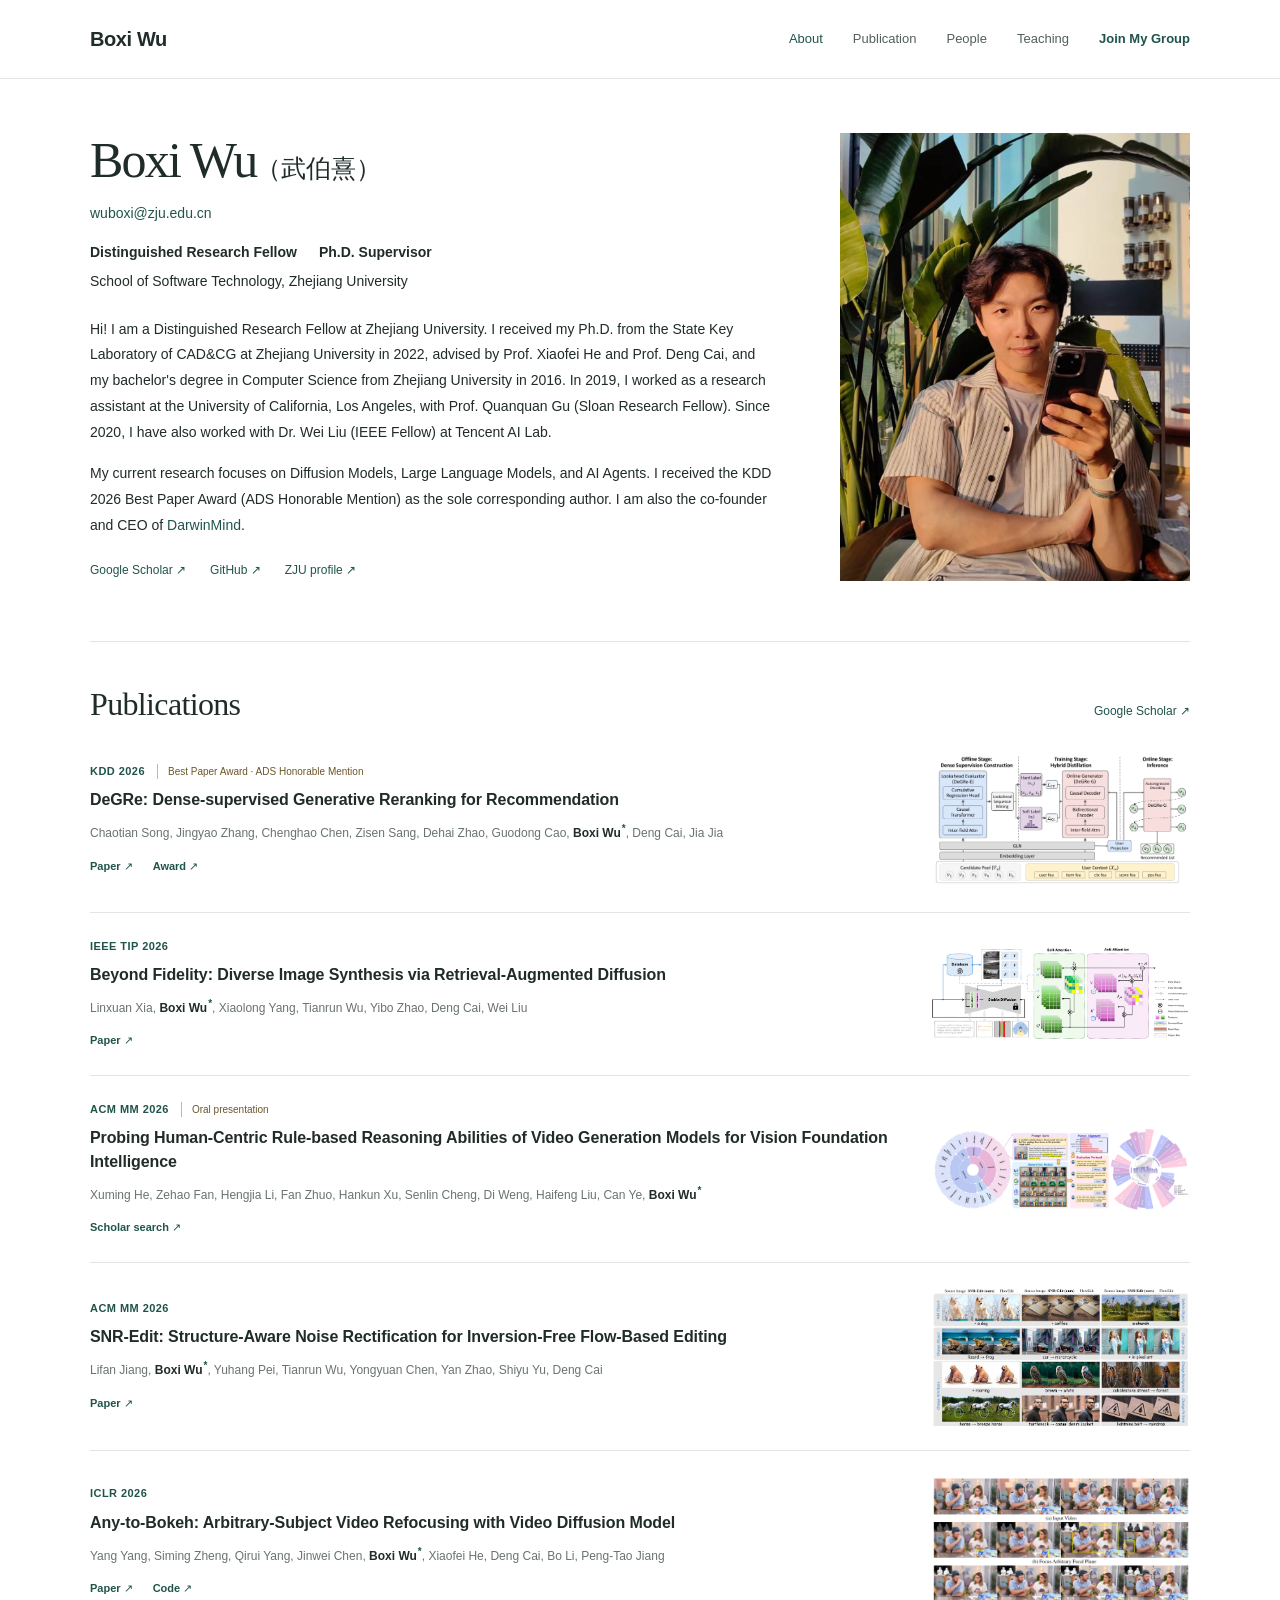
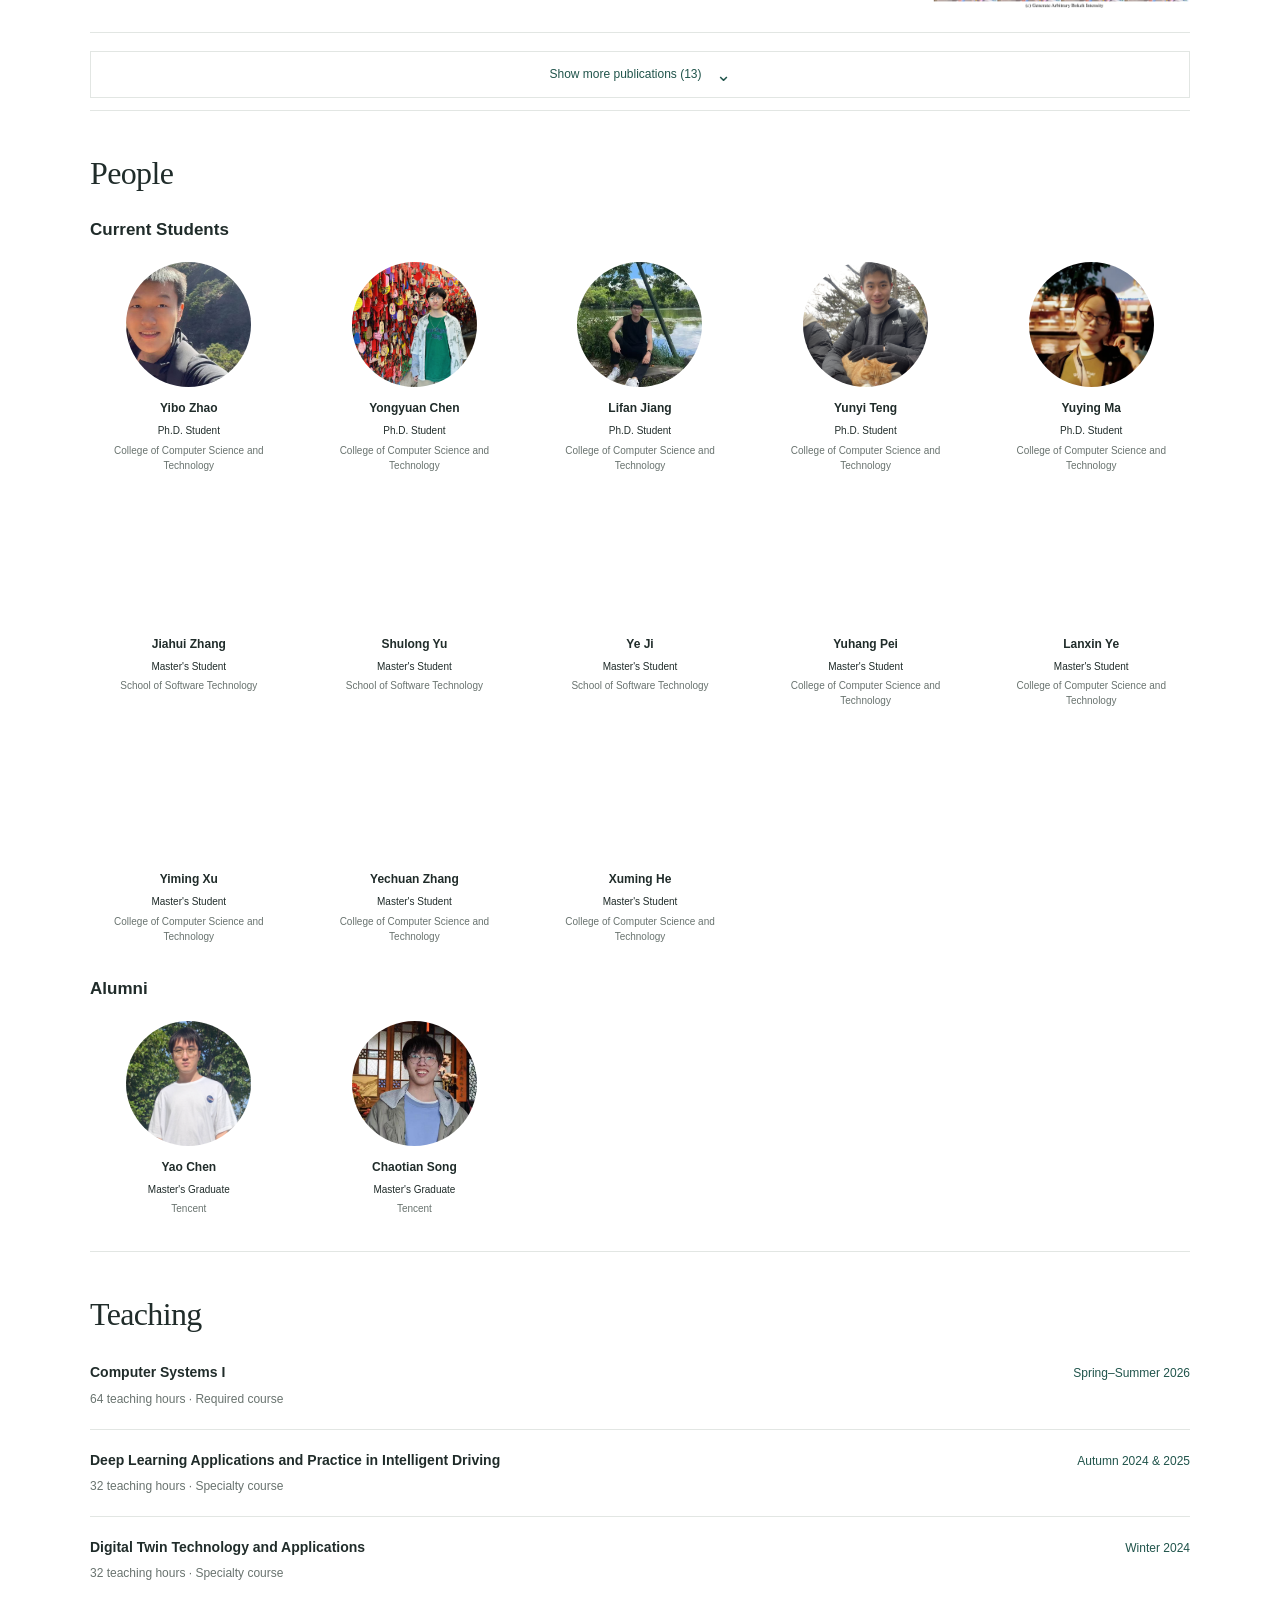
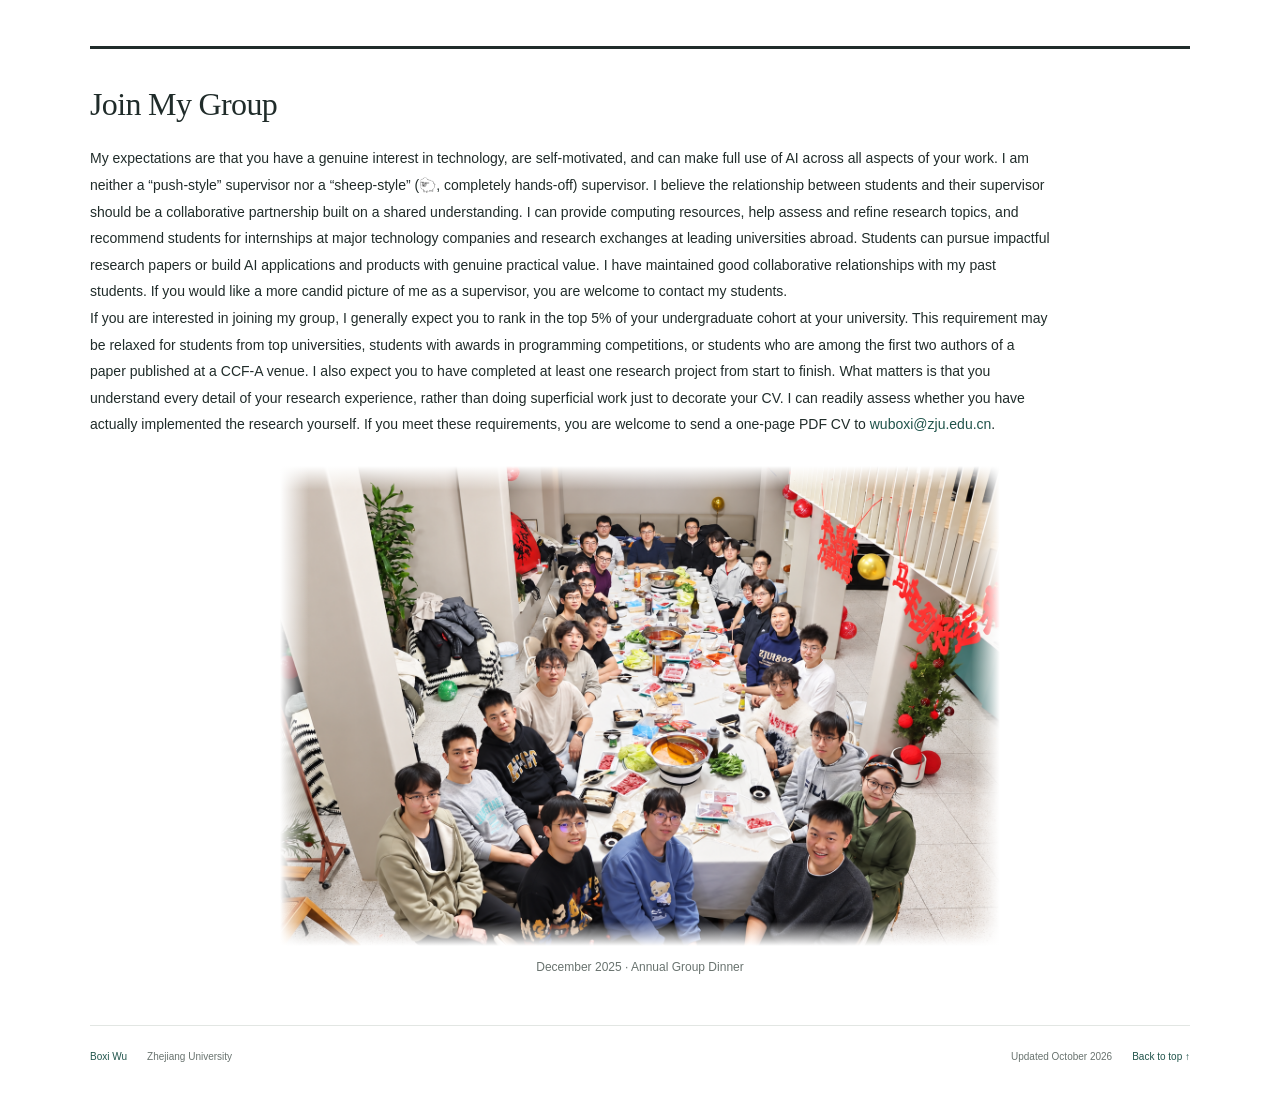
==== commit d08e8c55: "Update academic homepage: Chinese name and Yechuan Zhang" ====
--- a/index.html
+++ b/index.html
@@ -1,10 +1,10 @@
 <!doctype html><html lang="en"><head>
   <meta charset="utf-8"><meta name="viewport" content="width=device-width, initial-scale=1">
-  <title>Boxi Wu | Zhejiang University</title><meta name="description" content="Boxi Wu, Distinguished Research Fellow at Zhejiang University. My current research focuses on Diffusion Models, Large Language Models, and AI Agents."><meta name="theme-color" content="#ffffff">
+  <title>Boxi Wu (武伯熹) | Zhejiang University</title><meta name="description" content="Boxi Wu (武伯熹), Distinguished Research Fellow at Zhejiang University. My current research focuses on Diffusion Models, Large Language Models, and AI Agents."><meta name="theme-color" content="#ffffff">
   <link rel="canonical" href="https://burcywu.github.io/">
-  <meta property="og:type" content="website"><meta property="og:title" content="Boxi Wu | Zhejiang University"><meta property="og:description" content="Boxi Wu, Distinguished Research Fellow at Zhejiang University. My current research focuses on Diffusion Models, Large Language Models, and AI Agents."><meta property="og:url" content="https://burcywu.github.io/">
+  <meta property="og:type" content="website"><meta property="og:title" content="Boxi Wu (武伯熹) | Zhejiang University"><meta property="og:description" content="Boxi Wu (武伯熹), Distinguished Research Fellow at Zhejiang University. My current research focuses on Diffusion Models, Large Language Models, and AI Agents."><meta property="og:url" content="https://burcywu.github.io/">
   <link rel="icon" href="assets/favicon.svg" type="image/svg+xml"><link rel="stylesheet" href="styles.css">
-  <script src="main.js" defer></script><script type="application/ld+json">{"@context":"https://schema.org","@type":"Person","name":"Boxi Wu","url":"https://burcywu.github.io","jobTitle":"Distinguished Research Fellow","affiliation":{"@type":"CollegeOrUniversity","name":"Zhejiang University"},"email":"wuboxi@zju.edu.cn","sameAs":["https://scholar.google.com/citations?user=AqDe35sAAAAJ&hl=en","https://github.com/burcywu","https://person.zju.edu.cn/NB23009"]}</script>
+  <script src="main.js" defer></script><script type="application/ld+json">{"@context":"https://schema.org","@type":"Person","name":"Boxi Wu","alternateName":"武伯熹","url":"https://burcywu.github.io","jobTitle":"Distinguished Research Fellow","affiliation":{"@type":"CollegeOrUniversity","name":"Zhejiang University"},"email":"wuboxi@zju.edu.cn","sameAs":["https://scholar.google.com/citations?user=AqDe35sAAAAJ&hl=en","https://github.com/burcywu","https://person.zju.edu.cn/NB23009"]}</script>
 </head>
 <body>
   <a class="skip-link" href="#main">Skip to content</a><header class="site-header"><div class="container header-inner">
@@ -13,7 +13,7 @@
   </div></header>
   <main id="main" class="container">
     <section class="hero" id="about" aria-labelledby="name-heading"><div class="hero-copy">
-      <h1 id="name-heading">Boxi Wu</h1>
+      <h1 id="name-heading">Boxi Wu<span class="chinese-name" lang="zh-Hans">（武伯熹）</span></h1>
       <a class="hero-email" href="mailto:wuboxi@zju.edu.cn">wuboxi@zju.edu.cn</a>
       <p class="position"><strong>Distinguished Research Fellow</strong><strong>Ph.D. Supervisor</strong></p>
       <p class="affiliation">School of Software Technology, Zhejiang University</p>
@@ -96,7 +96,7 @@
     <div class="paper-links"><a class="" href="https://proceedings.neurips.cc/paper_files/paper/2021/hash/3937230de3c8041e4da6ac3246a888e8-Abstract.html" target="_blank" rel="noopener noreferrer">Paper <span aria-hidden="true">↗</span></a></div>
   </div><figure class="paper-figure"><a class="figure-link" href="assets/papers/wider-networks.png" target="_blank" rel="noopener" aria-label="Enlarge Figure 1 from Do Wider Neural Networks Really Help Adversarial Robustness?"><img src="assets/papers/wider-networks.png" alt="Original Figure 1 from Do Wider Neural Networks Really Help Adversarial Robustness?" width="585" height="321" loading="lazy" decoding="async"></a></figure></li></ol><button class="button small collapse-publications" type="button" data-collapse-publications hidden>Show fewer publications ↑</button></details>
     </section>
-    <section class="section" id="people" aria-labelledby="people-heading"><div class="section-heading"><h2 id="people-heading">People</h2></div><div class="people-group" data-student-group="current"><h3 class="people-subheading">Current Students</h3><div class="people-grid"><article class="person-card" data-student-id="student-03" data-photo-number="03"><a class="student-portrait-link" href="assets/students/phd-03.jpg" target="_blank" rel="noopener" aria-label="View full portrait for Yibo Zhao"><img src="assets/students/phd-03.jpg" width="500" height="500" style="object-position: 22% 35%" alt="Portrait of Yibo Zhao" loading="lazy" decoding="async"></a><div class="person-details"><h4>Yibo Zhao</h4><p class="student-degree">Ph.D. Student</p><p class="person-affiliation">College of Computer Science and Technology</p></div></article><article class="person-card" data-student-id="student-05" data-photo-number="05"><a class="student-portrait-link" href="assets/students/phd-05.jpg" target="_blank" rel="noopener" aria-label="View full portrait for Yongyuan Chen"><img src="assets/students/phd-05.jpg" width="500" height="500" style="object-position: 68% 32%" alt="Portrait of Yongyuan Chen" loading="lazy" decoding="async"></a><div class="person-details"><h4>Yongyuan Chen</h4><p class="student-degree">Ph.D. Student</p><p class="person-affiliation">College of Computer Science and Technology</p></div></article><article class="person-card" data-student-id="student-02" data-photo-number="02"><a class="student-portrait-link" href="assets/students/phd-02.jpg" target="_blank" rel="noopener" aria-label="View full portrait for Lifan Jiang"><img src="assets/students/phd-02.jpg" width="500" height="500" style="object-position: 46% 35%" alt="Portrait of Lifan Jiang" loading="lazy" decoding="async"></a><div class="person-details"><h4>Lifan Jiang</h4><p class="student-degree">Ph.D. Student</p><p class="person-affiliation">College of Computer Science and Technology</p></div></article><article class="person-card" data-student-id="student-04" data-photo-number="04"><a class="student-portrait-link" href="assets/students/phd-04.jpg" target="_blank" rel="noopener" aria-label="View full portrait for Yunyi Teng"><img src="assets/students/phd-04.jpg" width="500" height="500" style="object-position: 55% 22%" alt="Portrait of Yunyi Teng" loading="lazy" decoding="async"></a><div class="person-details"><h4>Yunyi Teng</h4><p class="student-degree">Ph.D. Student</p><p class="person-affiliation">College of Computer Science and Technology</p></div></article><article class="person-card" data-student-id="student-01" data-photo-number="01"><a class="student-portrait-link" href="assets/students/phd-01.jpg" target="_blank" rel="noopener" aria-label="View full portrait for Yuying Ma"><img src="assets/students/phd-01.jpg" width="500" height="500" style="object-position: 50% 35%" alt="Portrait of Yuying Ma" loading="lazy" decoding="async"></a><div class="person-details"><h4>Yuying Ma</h4><p class="student-degree">Ph.D. Student</p><p class="person-affiliation">College of Computer Science and Technology</p></div></article><article class="person-card" data-student-id="student-06" data-photo-number="06"><a class="student-portrait-link" href="assets/students/jiahui-zhang.jpg" target="_blank" rel="noopener" aria-label="View full portrait for Jiahui Zhang"><img src="assets/students/jiahui-zhang.jpg" width="500" height="500" style="object-position: 50% 55%" alt="Portrait of Jiahui Zhang" loading="lazy" decoding="async"></a><div class="person-details"><h4>Jiahui Zhang</h4><p class="student-degree">Master&#39;s Student</p><p class="person-affiliation">School of Software Technology</p></div></article><article class="person-card" data-student-id="student-07" data-photo-number="07"><a class="student-portrait-link" href="assets/students/shulong-yu.jpg" target="_blank" rel="noopener" aria-label="View full portrait for Shulong Yu"><img src="assets/students/shulong-yu.jpg" width="500" height="500" style="object-position: 45% 35%" alt="Portrait of Shulong Yu" loading="lazy" decoding="async"></a><div class="person-details"><h4>Shulong Yu</h4><p class="student-degree">Master&#39;s Student</p><p class="person-affiliation">School of Software Technology</p></div></article><article class="person-card" data-student-id="student-08" data-photo-number="08"><a class="student-portrait-link" href="assets/students/ye-ji.jpg" target="_blank" rel="noopener" aria-label="View full portrait for Ye Ji"><img src="assets/students/ye-ji.jpg" width="500" height="500" style="object-position: 50% 55%" alt="Portrait of Ye Ji" loading="lazy" decoding="async"></a><div class="person-details"><h4>Ye Ji</h4><p class="student-degree">Master&#39;s Student</p><p class="person-affiliation">School of Software Technology</p></div></article><article class="person-card" data-student-id="student-09" data-photo-number="09"><a class="student-portrait-link" href="assets/students/yuhang-pei.jpg" target="_blank" rel="noopener" aria-label="View full portrait for Yuhang Pei"><img src="assets/students/yuhang-pei.jpg" width="500" height="500" style="object-position: 53% 35%" alt="Portrait of Yuhang Pei" loading="lazy" decoding="async"></a><div class="person-details"><h4>Yuhang Pei</h4><p class="student-degree">Master&#39;s Student</p><p class="person-affiliation">College of Computer Science and Technology</p></div></article><article class="person-card" data-student-id="student-10" data-photo-number="10"><a class="student-portrait-link" href="assets/students/lanxin-ye.jpg" target="_blank" rel="noopener" aria-label="View full portrait for Lanxin Ye"><img src="assets/students/lanxin-ye.jpg" width="500" height="500" style="object-position: 50% 25%" alt="Portrait of Lanxin Ye" loading="lazy" decoding="async"></a><div class="person-details"><h4>Lanxin Ye</h4><p class="student-degree">Master&#39;s Student</p><p class="person-affiliation">College of Computer Science and Technology</p></div></article><article class="person-card" data-student-id="student-11" data-photo-number="11"><a class="student-portrait-link" href="assets/students/yiming-xu.jpg" target="_blank" rel="noopener" aria-label="View full portrait for Yiming Xu"><img src="assets/students/yiming-xu.jpg" width="500" height="500" style="object-position: 50% 35%" alt="Portrait of Yiming Xu" loading="lazy" decoding="async"></a><div class="person-details"><h4>Yiming Xu</h4><p class="student-degree">Master&#39;s Student</p><p class="person-affiliation">College of Computer Science and Technology</p></div></article><article class="person-card" data-student-id="student-12" data-photo-number="12"><a class="student-portrait-link" href="assets/students/xuming-he.jpg" target="_blank" rel="noopener" aria-label="View full portrait for Xuming He"><img src="assets/students/xuming-he.jpg" width="500" height="500" style="object-position: 40% 35%" alt="Portrait of Xuming He" loading="lazy" decoding="async"></a><div class="person-details"><h4>Xuming He</h4><p class="student-degree">Master&#39;s Student</p><p class="person-affiliation">College of Computer Science and Technology</p></div></article></div></div><div class="people-group" data-student-group="alumni"><h3 class="people-subheading">Alumni</h3><div class="people-grid"><article class="person-card" data-student-id="student-16" data-photo-number="13"><a class="student-portrait-link" href="assets/students/yao-chen.png" target="_blank" rel="noopener" aria-label="View full portrait for Yao Chen"><img src="assets/students/yao-chen.png" width="500" height="500" style="object-position: 50% 35%" alt="Portrait of Yao Chen" loading="lazy" decoding="async"></a><div class="person-details"><h4>Yao Chen</h4><p class="student-degree">Master&#39;s Graduate</p><p class="person-affiliation">Tencent</p></div></article><article class="person-card" data-student-id="student-17" data-photo-number="14"><a class="student-portrait-link" href="assets/students/chaotian-song.jpg" target="_blank" rel="noopener" aria-label="View full portrait for Chaotian Song"><img src="assets/students/chaotian-song.jpg" width="500" height="500" style="object-position: 50% 35%" alt="Portrait of Chaotian Song" loading="lazy" decoding="async"></a><div class="person-details"><h4>Chaotian Song</h4><p class="student-degree">Master&#39;s Graduate</p><p class="person-affiliation">Tencent</p></div></article></div></div></section>
+    <section class="section" id="people" aria-labelledby="people-heading"><div class="section-heading"><h2 id="people-heading">People</h2></div><div class="people-group" data-student-group="current"><h3 class="people-subheading">Current Students</h3><div class="people-grid"><article class="person-card" data-student-id="student-03" data-photo-number="03"><a class="student-portrait-link" href="assets/students/phd-03.jpg" target="_blank" rel="noopener" aria-label="View full portrait for Yibo Zhao"><img src="assets/students/phd-03.jpg" width="500" height="500" style="object-position: 22% 35%" alt="Portrait of Yibo Zhao" loading="lazy" decoding="async"></a><div class="person-details"><h4>Yibo Zhao</h4><p class="student-degree">Ph.D. Student</p><p class="person-affiliation">College of Computer Science and Technology</p></div></article><article class="person-card" data-student-id="student-05" data-photo-number="05"><a class="student-portrait-link" href="assets/students/phd-05.jpg" target="_blank" rel="noopener" aria-label="View full portrait for Yongyuan Chen"><img src="assets/students/phd-05.jpg" width="500" height="500" style="object-position: 68% 32%" alt="Portrait of Yongyuan Chen" loading="lazy" decoding="async"></a><div class="person-details"><h4>Yongyuan Chen</h4><p class="student-degree">Ph.D. Student</p><p class="person-affiliation">College of Computer Science and Technology</p></div></article><article class="person-card" data-student-id="student-02" data-photo-number="02"><a class="student-portrait-link" href="assets/students/phd-02.jpg" target="_blank" rel="noopener" aria-label="View full portrait for Lifan Jiang"><img src="assets/students/phd-02.jpg" width="500" height="500" style="object-position: 46% 35%" alt="Portrait of Lifan Jiang" loading="lazy" decoding="async"></a><div class="person-details"><h4>Lifan Jiang</h4><p class="student-degree">Ph.D. Student</p><p class="person-affiliation">College of Computer Science and Technology</p></div></article><article class="person-card" data-student-id="student-04" data-photo-number="04"><a class="student-portrait-link" href="assets/students/phd-04.jpg" target="_blank" rel="noopener" aria-label="View full portrait for Yunyi Teng"><img src="assets/students/phd-04.jpg" width="500" height="500" style="object-position: 55% 22%" alt="Portrait of Yunyi Teng" loading="lazy" decoding="async"></a><div class="person-details"><h4>Yunyi Teng</h4><p class="student-degree">Ph.D. Student</p><p class="person-affiliation">College of Computer Science and Technology</p></div></article><article class="person-card" data-student-id="student-01" data-photo-number="01"><a class="student-portrait-link" href="assets/students/phd-01.jpg" target="_blank" rel="noopener" aria-label="View full portrait for Yuying Ma"><img src="assets/students/phd-01.jpg" width="500" height="500" style="object-position: 50% 35%" alt="Portrait of Yuying Ma" loading="lazy" decoding="async"></a><div class="person-details"><h4>Yuying Ma</h4><p class="student-degree">Ph.D. Student</p><p class="person-affiliation">College of Computer Science and Technology</p></div></article><article class="person-card" data-student-id="student-06" data-photo-number="06"><a class="student-portrait-link" href="assets/students/jiahui-zhang.jpg" target="_blank" rel="noopener" aria-label="View full portrait for Jiahui Zhang"><img src="assets/students/jiahui-zhang.jpg" width="500" height="500" style="object-position: 50% 55%" alt="Portrait of Jiahui Zhang" loading="lazy" decoding="async"></a><div class="person-details"><h4>Jiahui Zhang</h4><p class="student-degree">Master&#39;s Student</p><p class="person-affiliation">School of Software Technology</p></div></article><article class="person-card" data-student-id="student-07" data-photo-number="07"><a class="student-portrait-link" href="assets/students/shulong-yu.jpg" target="_blank" rel="noopener" aria-label="View full portrait for Shulong Yu"><img src="assets/students/shulong-yu.jpg" width="500" height="500" style="object-position: 45% 35%" alt="Portrait of Shulong Yu" loading="lazy" decoding="async"></a><div class="person-details"><h4>Shulong Yu</h4><p class="student-degree">Master&#39;s Student</p><p class="person-affiliation">School of Software Technology</p></div></article><article class="person-card" data-student-id="student-08" data-photo-number="08"><a class="student-portrait-link" href="assets/students/ye-ji.jpg" target="_blank" rel="noopener" aria-label="View full portrait for Ye Ji"><img src="assets/students/ye-ji.jpg" width="500" height="500" style="object-position: 50% 55%" alt="Portrait of Ye Ji" loading="lazy" decoding="async"></a><div class="person-details"><h4>Ye Ji</h4><p class="student-degree">Master&#39;s Student</p><p class="person-affiliation">School of Software Technology</p></div></article><article class="person-card" data-student-id="student-09" data-photo-number="09"><a class="student-portrait-link" href="assets/students/yuhang-pei.jpg" target="_blank" rel="noopener" aria-label="View full portrait for Yuhang Pei"><img src="assets/students/yuhang-pei.jpg" width="500" height="500" style="object-position: 53% 35%" alt="Portrait of Yuhang Pei" loading="lazy" decoding="async"></a><div class="person-details"><h4>Yuhang Pei</h4><p class="student-degree">Master&#39;s Student</p><p class="person-affiliation">College of Computer Science and Technology</p></div></article><article class="person-card" data-student-id="student-10" data-photo-number="10"><a class="student-portrait-link" href="assets/students/lanxin-ye.jpg" target="_blank" rel="noopener" aria-label="View full portrait for Lanxin Ye"><img src="assets/students/lanxin-ye.jpg" width="500" height="500" style="object-position: 50% 25%" alt="Portrait of Lanxin Ye" loading="lazy" decoding="async"></a><div class="person-details"><h4>Lanxin Ye</h4><p class="student-degree">Master&#39;s Student</p><p class="person-affiliation">College of Computer Science and Technology</p></div></article><article class="person-card" data-student-id="student-11" data-photo-number="11"><a class="student-portrait-link" href="assets/students/yiming-xu.jpg" target="_blank" rel="noopener" aria-label="View full portrait for Yiming Xu"><img src="assets/students/yiming-xu.jpg" width="500" height="500" style="object-position: 50% 35%" alt="Portrait of Yiming Xu" loading="lazy" decoding="async"></a><div class="person-details"><h4>Yiming Xu</h4><p class="student-degree">Master&#39;s Student</p><p class="person-affiliation">College of Computer Science and Technology</p></div></article><article class="person-card" data-student-id="student-19" data-photo-number="15"><a class="student-portrait-link" href="assets/students/yechuan-zhang.jpg" target="_blank" rel="noopener" aria-label="View full portrait for Yechuan Zhang"><img src="assets/students/yechuan-zhang.jpg" width="500" height="500" style="object-position: 60% 35%" alt="Portrait of Yechuan Zhang" loading="lazy" decoding="async"></a><div class="person-details"><h4>Yechuan Zhang</h4><p class="student-degree">Master&#39;s Student</p><p class="person-affiliation">College of Computer Science and Technology</p></div></article><article class="person-card" data-student-id="student-12" data-photo-number="12"><a class="student-portrait-link" href="assets/students/xuming-he.jpg" target="_blank" rel="noopener" aria-label="View full portrait for Xuming He"><img src="assets/students/xuming-he.jpg" width="500" height="500" style="object-position: 40% 35%" alt="Portrait of Xuming He" loading="lazy" decoding="async"></a><div class="person-details"><h4>Xuming He</h4><p class="student-degree">Master&#39;s Student</p><p class="person-affiliation">College of Computer Science and Technology</p></div></article></div></div><div class="people-group" data-student-group="alumni"><h3 class="people-subheading">Alumni</h3><div class="people-grid"><article class="person-card" data-student-id="student-16" data-photo-number="13"><a class="student-portrait-link" href="assets/students/yao-chen.png" target="_blank" rel="noopener" aria-label="View full portrait for Yao Chen"><img src="assets/students/yao-chen.png" width="500" height="500" style="object-position: 50% 35%" alt="Portrait of Yao Chen" loading="lazy" decoding="async"></a><div class="person-details"><h4>Yao Chen</h4><p class="student-degree">Master&#39;s Graduate</p><p class="person-affiliation">Tencent</p></div></article><article class="person-card" data-student-id="student-17" data-photo-number="14"><a class="student-portrait-link" href="assets/students/chaotian-song.jpg" target="_blank" rel="noopener" aria-label="View full portrait for Chaotian Song"><img src="assets/students/chaotian-song.jpg" width="500" height="500" style="object-position: 50% 35%" alt="Portrait of Chaotian Song" loading="lazy" decoding="async"></a><div class="person-details"><h4>Chaotian Song</h4><p class="student-degree">Master&#39;s Graduate</p><p class="person-affiliation">Tencent</p></div></article></div></div></section>
     <section class="section" id="teaching" aria-labelledby="teaching-heading"><div class="section-heading"><h2 id="teaching-heading">Teaching</h2></div><ul class="teaching-list"><li><div><h3>Computer Systems I</h3><p class="muted">64 teaching hours · Required course</p></div><span class="course-term">Spring–Summer 2026</span></li><li><div><h3>Deep Learning Applications and Practice in Intelligent Driving</h3><p class="muted">32 teaching hours · Specialty course</p></div><span class="course-term">Autumn 2024 &amp; 2025</span></li><li><div><h3>Digital Twin Technology and Applications</h3><p class="muted">32 teaching hours · Specialty course</p></div><span class="course-term">Winter 2024</span></li></ul></section>
     <section class="join-section" id="join" aria-labelledby="join-heading"><h2 id="join-heading">Join My Group</h2><p class="recruitment-copy">My expectations are that you have a genuine interest in technology, are self-motivated, and can make full use of AI across all aspects of your work. I am neither a “push-style” supervisor nor a “sheep-style” (🐑, completely hands-off) supervisor. I believe the relationship between students and their supervisor should be a collaborative partnership built on a shared understanding. I can provide computing resources, help assess and refine research topics, and recommend students for internships at major technology companies and research exchanges at leading universities abroad. Students can pursue impactful research papers or build AI applications and products with genuine practical value. I have maintained good collaborative relationships with my past students. If you would like a more candid picture of me as a supervisor, you are welcome to contact my students. <br>If you are interested in joining my group, I generally expect you to rank in the top 5% of your undergraduate cohort at your university. This requirement may be relaxed for students from top universities, students with awards in programming competitions, or students who are among the first two authors of a paper published at a CCF-A venue. I also expect you to have completed at least one research project from start to finish. What matters is that you understand every detail of your research experience, rather than doing superficial work just to decorate your CV. I can readily assess whether you have actually implemented the research yourself. If you meet these requirements, you are welcome to send a one-page PDF CV to <a href="mailto:wuboxi@zju.edu.cn">wuboxi@zju.edu.cn</a>.</p><figure class="group-photo"><div class="group-photo-frame"><img src="assets/group-dinner.png" width="1536" height="1024" alt="Members of my research group at the annual group dinner in December 2025." loading="lazy" decoding="async"></div><figcaption>December 2025 · Annual Group Dinner</figcaption></figure></section>
   </main><footer class="site-footer container"><div><a href="index.html">Boxi Wu</a><span>Zhejiang University</span></div><div><span>Updated October 2026</span><a href="#main">Back to top ↑</a></div></footer>
--- a/styles.css
+++ b/styles.css
@@ -23,6 +23,7 @@
 nav .nav-contact { color: var(--green); font-weight: 600; }
 .hero { display: grid; grid-template-columns: minmax(0, 1fr) 350px; gap: 65px; padding: 54px 0 48px; align-items: stretch; }
 .hero h1 { font: 400 50px/1.1 var(--serif); letter-spacing: -1.8px; margin: 0 0 12px; }
+.chinese-name { font: 400 .5em/1.1 var(--sans); letter-spacing: 0; white-space: nowrap; }
 .hero-email { font-size: 14px; display: inline-block; margin-bottom: 14px; }
 .position { display: flex; flex-wrap: wrap; gap: 5px 22px; font-size: 14px; margin-bottom: 5px; }
 .position strong { font-weight: 650; }
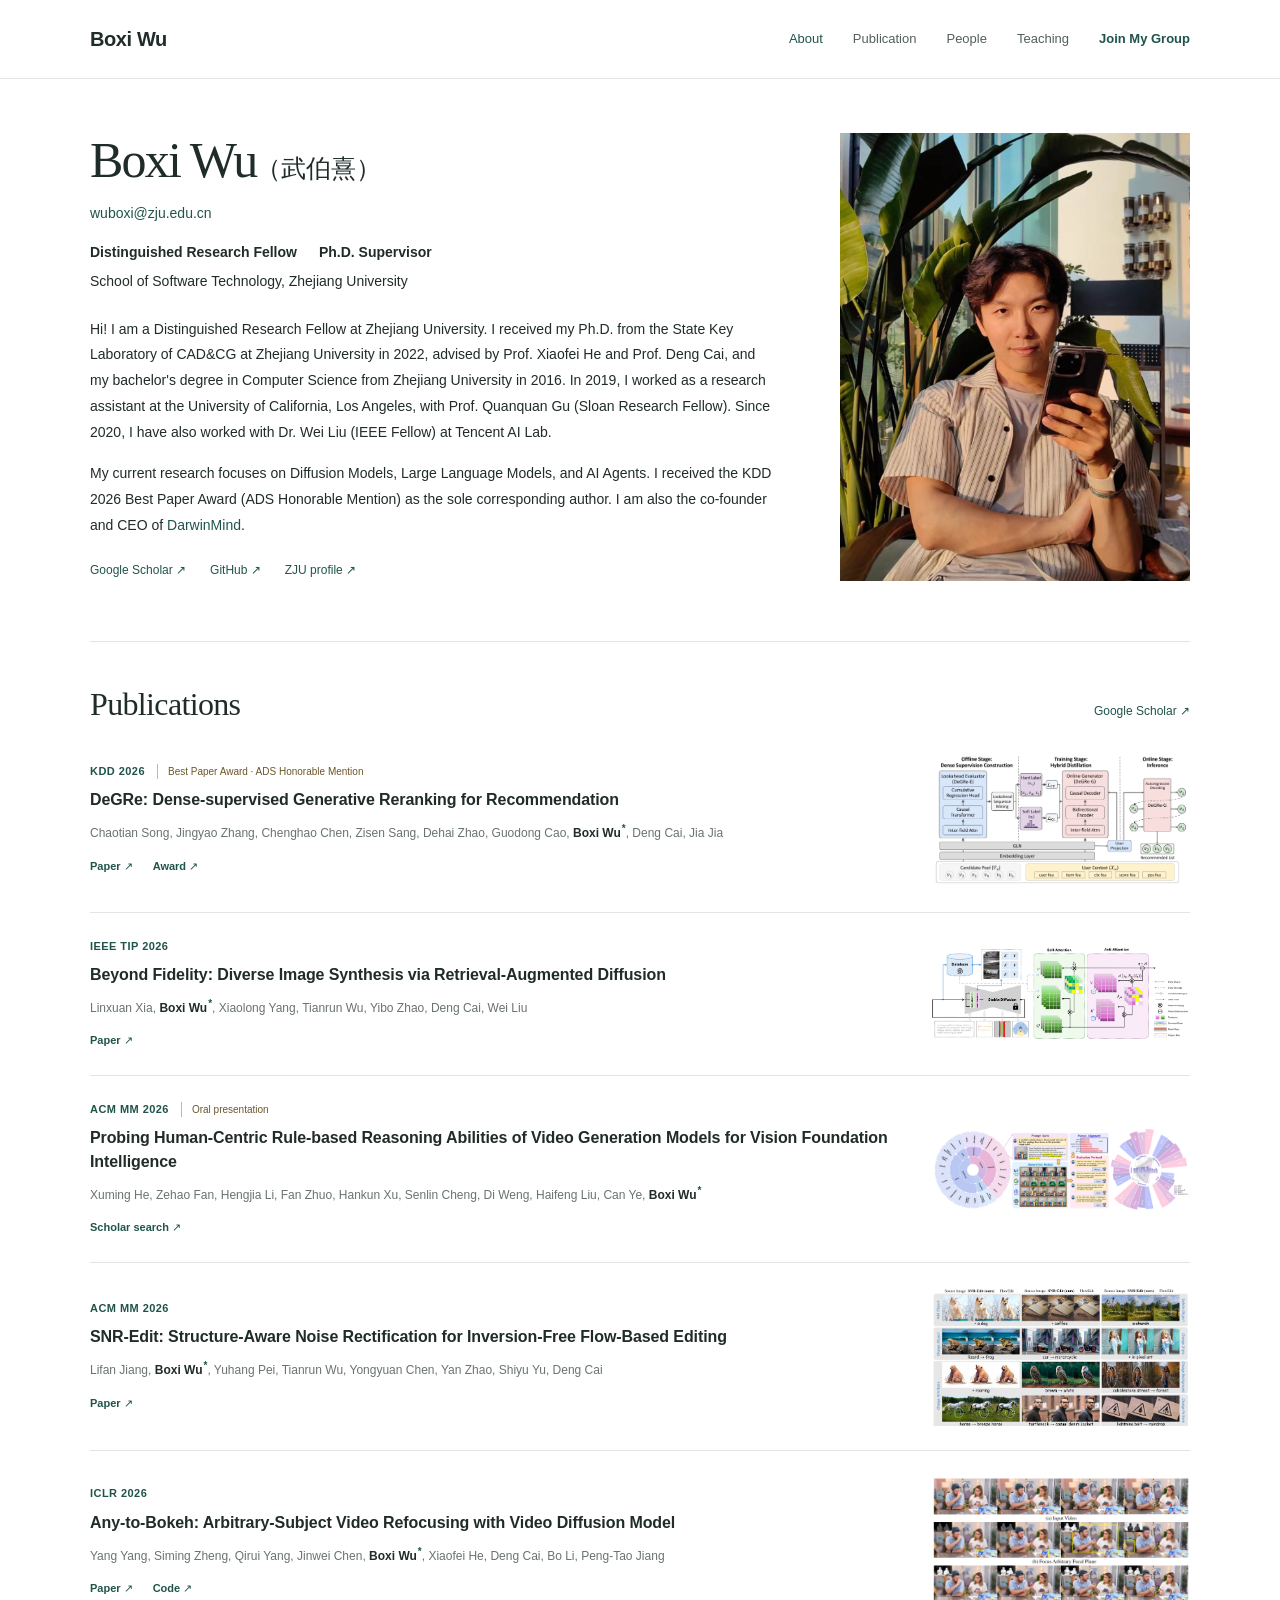
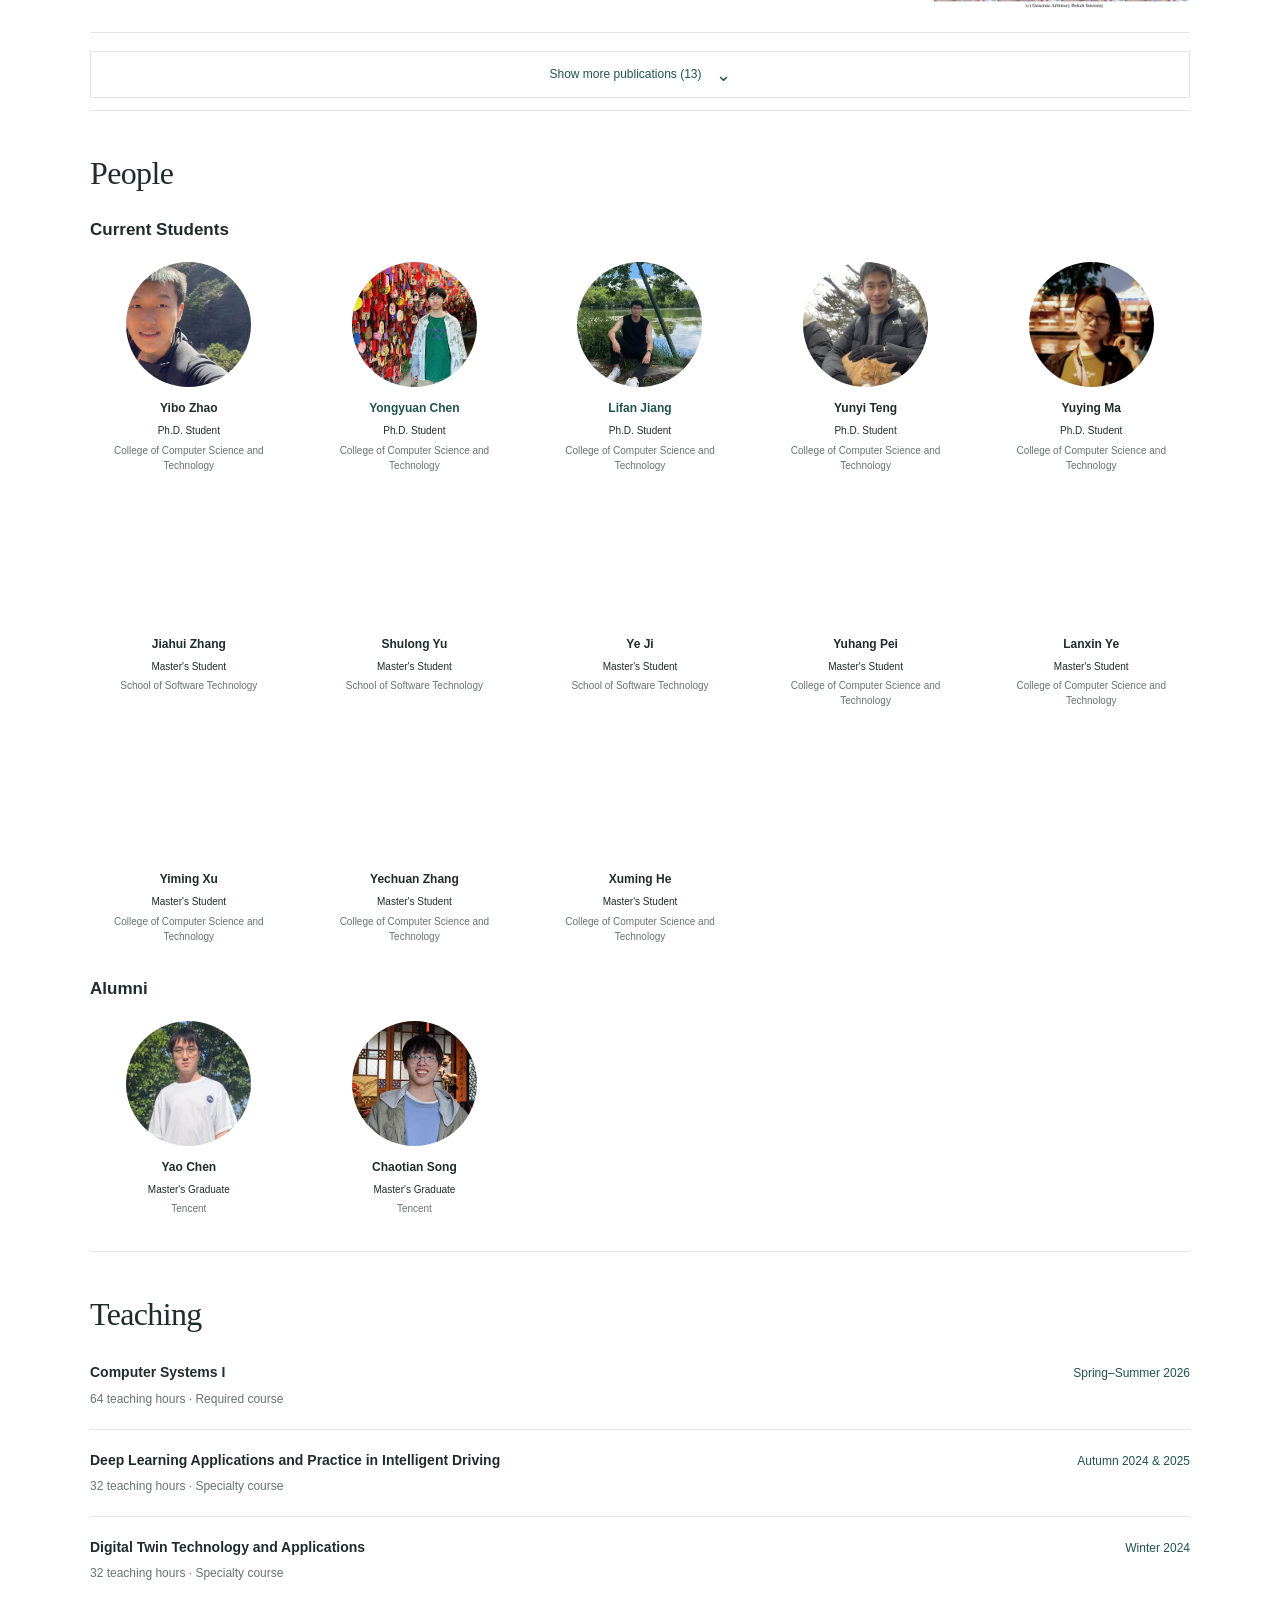
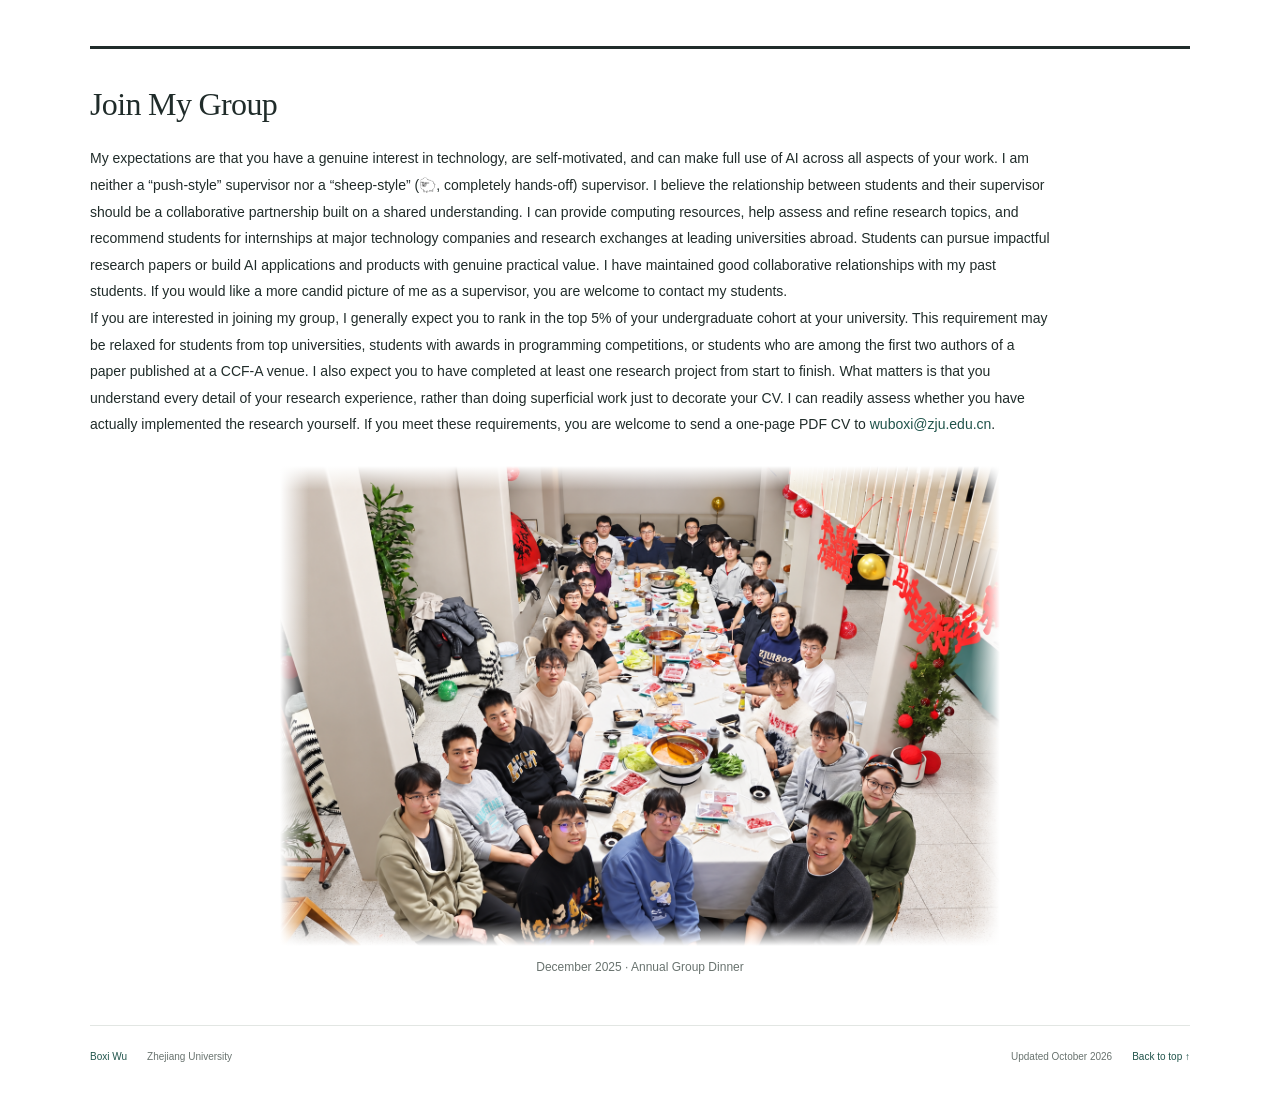
==== commit 3d84cec2: "Link Lifan Jiang and Yongyuan Chen homepages from names and portraits" ====
--- a/index.html
+++ b/index.html
@@ -96,7 +96,7 @@
     <div class="paper-links"><a class="" href="https://proceedings.neurips.cc/paper_files/paper/2021/hash/3937230de3c8041e4da6ac3246a888e8-Abstract.html" target="_blank" rel="noopener noreferrer">Paper <span aria-hidden="true">↗</span></a></div>
   </div><figure class="paper-figure"><a class="figure-link" href="assets/papers/wider-networks.png" target="_blank" rel="noopener" aria-label="Enlarge Figure 1 from Do Wider Neural Networks Really Help Adversarial Robustness?"><img src="assets/papers/wider-networks.png" alt="Original Figure 1 from Do Wider Neural Networks Really Help Adversarial Robustness?" width="585" height="321" loading="lazy" decoding="async"></a></figure></li></ol><button class="button small collapse-publications" type="button" data-collapse-publications hidden>Show fewer publications ↑</button></details>
     </section>
-    <section class="section" id="people" aria-labelledby="people-heading"><div class="section-heading"><h2 id="people-heading">People</h2></div><div class="people-group" data-student-group="current"><h3 class="people-subheading">Current Students</h3><div class="people-grid"><article class="person-card" data-student-id="student-03" data-photo-number="03"><a class="student-portrait-link" href="assets/students/phd-03.jpg" target="_blank" rel="noopener" aria-label="View full portrait for Yibo Zhao"><img src="assets/students/phd-03.jpg" width="500" height="500" style="object-position: 22% 35%" alt="Portrait of Yibo Zhao" loading="lazy" decoding="async"></a><div class="person-details"><h4>Yibo Zhao</h4><p class="student-degree">Ph.D. Student</p><p class="person-affiliation">College of Computer Science and Technology</p></div></article><article class="person-card" data-student-id="student-05" data-photo-number="05"><a class="student-portrait-link" href="assets/students/phd-05.jpg" target="_blank" rel="noopener" aria-label="View full portrait for Yongyuan Chen"><img src="assets/students/phd-05.jpg" width="500" height="500" style="object-position: 68% 32%" alt="Portrait of Yongyuan Chen" loading="lazy" decoding="async"></a><div class="person-details"><h4>Yongyuan Chen</h4><p class="student-degree">Ph.D. Student</p><p class="person-affiliation">College of Computer Science and Technology</p></div></article><article class="person-card" data-student-id="student-02" data-photo-number="02"><a class="student-portrait-link" href="assets/students/phd-02.jpg" target="_blank" rel="noopener" aria-label="View full portrait for Lifan Jiang"><img src="assets/students/phd-02.jpg" width="500" height="500" style="object-position: 46% 35%" alt="Portrait of Lifan Jiang" loading="lazy" decoding="async"></a><div class="person-details"><h4>Lifan Jiang</h4><p class="student-degree">Ph.D. Student</p><p class="person-affiliation">College of Computer Science and Technology</p></div></article><article class="person-card" data-student-id="student-04" data-photo-number="04"><a class="student-portrait-link" href="assets/students/phd-04.jpg" target="_blank" rel="noopener" aria-label="View full portrait for Yunyi Teng"><img src="assets/students/phd-04.jpg" width="500" height="500" style="object-position: 55% 22%" alt="Portrait of Yunyi Teng" loading="lazy" decoding="async"></a><div class="person-details"><h4>Yunyi Teng</h4><p class="student-degree">Ph.D. Student</p><p class="person-affiliation">College of Computer Science and Technology</p></div></article><article class="person-card" data-student-id="student-01" data-photo-number="01"><a class="student-portrait-link" href="assets/students/phd-01.jpg" target="_blank" rel="noopener" aria-label="View full portrait for Yuying Ma"><img src="assets/students/phd-01.jpg" width="500" height="500" style="object-position: 50% 35%" alt="Portrait of Yuying Ma" loading="lazy" decoding="async"></a><div class="person-details"><h4>Yuying Ma</h4><p class="student-degree">Ph.D. Student</p><p class="person-affiliation">College of Computer Science and Technology</p></div></article><article class="person-card" data-student-id="student-06" data-photo-number="06"><a class="student-portrait-link" href="assets/students/jiahui-zhang.jpg" target="_blank" rel="noopener" aria-label="View full portrait for Jiahui Zhang"><img src="assets/students/jiahui-zhang.jpg" width="500" height="500" style="object-position: 50% 55%" alt="Portrait of Jiahui Zhang" loading="lazy" decoding="async"></a><div class="person-details"><h4>Jiahui Zhang</h4><p class="student-degree">Master&#39;s Student</p><p class="person-affiliation">School of Software Technology</p></div></article><article class="person-card" data-student-id="student-07" data-photo-number="07"><a class="student-portrait-link" href="assets/students/shulong-yu.jpg" target="_blank" rel="noopener" aria-label="View full portrait for Shulong Yu"><img src="assets/students/shulong-yu.jpg" width="500" height="500" style="object-position: 45% 35%" alt="Portrait of Shulong Yu" loading="lazy" decoding="async"></a><div class="person-details"><h4>Shulong Yu</h4><p class="student-degree">Master&#39;s Student</p><p class="person-affiliation">School of Software Technology</p></div></article><article class="person-card" data-student-id="student-08" data-photo-number="08"><a class="student-portrait-link" href="assets/students/ye-ji.jpg" target="_blank" rel="noopener" aria-label="View full portrait for Ye Ji"><img src="assets/students/ye-ji.jpg" width="500" height="500" style="object-position: 50% 55%" alt="Portrait of Ye Ji" loading="lazy" decoding="async"></a><div class="person-details"><h4>Ye Ji</h4><p class="student-degree">Master&#39;s Student</p><p class="person-affiliation">School of Software Technology</p></div></article><article class="person-card" data-student-id="student-09" data-photo-number="09"><a class="student-portrait-link" href="assets/students/yuhang-pei.jpg" target="_blank" rel="noopener" aria-label="View full portrait for Yuhang Pei"><img src="assets/students/yuhang-pei.jpg" width="500" height="500" style="object-position: 53% 35%" alt="Portrait of Yuhang Pei" loading="lazy" decoding="async"></a><div class="person-details"><h4>Yuhang Pei</h4><p class="student-degree">Master&#39;s Student</p><p class="person-affiliation">College of Computer Science and Technology</p></div></article><article class="person-card" data-student-id="student-10" data-photo-number="10"><a class="student-portrait-link" href="assets/students/lanxin-ye.jpg" target="_blank" rel="noopener" aria-label="View full portrait for Lanxin Ye"><img src="assets/students/lanxin-ye.jpg" width="500" height="500" style="object-position: 50% 25%" alt="Portrait of Lanxin Ye" loading="lazy" decoding="async"></a><div class="person-details"><h4>Lanxin Ye</h4><p class="student-degree">Master&#39;s Student</p><p class="person-affiliation">College of Computer Science and Technology</p></div></article><article class="person-card" data-student-id="student-11" data-photo-number="11"><a class="student-portrait-link" href="assets/students/yiming-xu.jpg" target="_blank" rel="noopener" aria-label="View full portrait for Yiming Xu"><img src="assets/students/yiming-xu.jpg" width="500" height="500" style="object-position: 50% 35%" alt="Portrait of Yiming Xu" loading="lazy" decoding="async"></a><div class="person-details"><h4>Yiming Xu</h4><p class="student-degree">Master&#39;s Student</p><p class="person-affiliation">College of Computer Science and Technology</p></div></article><article class="person-card" data-student-id="student-19" data-photo-number="15"><a class="student-portrait-link" href="assets/students/yechuan-zhang.jpg" target="_blank" rel="noopener" aria-label="View full portrait for Yechuan Zhang"><img src="assets/students/yechuan-zhang.jpg" width="500" height="500" style="object-position: 60% 35%" alt="Portrait of Yechuan Zhang" loading="lazy" decoding="async"></a><div class="person-details"><h4>Yechuan Zhang</h4><p class="student-degree">Master&#39;s Student</p><p class="person-affiliation">College of Computer Science and Technology</p></div></article><article class="person-card" data-student-id="student-12" data-photo-number="12"><a class="student-portrait-link" href="assets/students/xuming-he.jpg" target="_blank" rel="noopener" aria-label="View full portrait for Xuming He"><img src="assets/students/xuming-he.jpg" width="500" height="500" style="object-position: 40% 35%" alt="Portrait of Xuming He" loading="lazy" decoding="async"></a><div class="person-details"><h4>Xuming He</h4><p class="student-degree">Master&#39;s Student</p><p class="person-affiliation">College of Computer Science and Technology</p></div></article></div></div><div class="people-group" data-student-group="alumni"><h3 class="people-subheading">Alumni</h3><div class="people-grid"><article class="person-card" data-student-id="student-16" data-photo-number="13"><a class="student-portrait-link" href="assets/students/yao-chen.png" target="_blank" rel="noopener" aria-label="View full portrait for Yao Chen"><img src="assets/students/yao-chen.png" width="500" height="500" style="object-position: 50% 35%" alt="Portrait of Yao Chen" loading="lazy" decoding="async"></a><div class="person-details"><h4>Yao Chen</h4><p class="student-degree">Master&#39;s Graduate</p><p class="person-affiliation">Tencent</p></div></article><article class="person-card" data-student-id="student-17" data-photo-number="14"><a class="student-portrait-link" href="assets/students/chaotian-song.jpg" target="_blank" rel="noopener" aria-label="View full portrait for Chaotian Song"><img src="assets/students/chaotian-song.jpg" width="500" height="500" style="object-position: 50% 35%" alt="Portrait of Chaotian Song" loading="lazy" decoding="async"></a><div class="person-details"><h4>Chaotian Song</h4><p class="student-degree">Master&#39;s Graduate</p><p class="person-affiliation">Tencent</p></div></article></div></div></section>
+    <section class="section" id="people" aria-labelledby="people-heading"><div class="section-heading"><h2 id="people-heading">People</h2></div><div class="people-group" data-student-group="current"><h3 class="people-subheading">Current Students</h3><div class="people-grid"><article class="person-card" data-student-id="student-03" data-photo-number="03"><a class="student-portrait-link" href="assets/students/phd-03.jpg" target="_blank" rel="noopener" aria-label="View full portrait for Yibo Zhao"><img src="assets/students/phd-03.jpg" width="500" height="500" style="object-position: 22% 35%" alt="Portrait of Yibo Zhao" loading="lazy" decoding="async"></a><div class="person-details"><h4>Yibo Zhao</h4><p class="student-degree">Ph.D. Student</p><p class="person-affiliation">College of Computer Science and Technology</p></div></article><article class="person-card" data-student-id="student-05" data-photo-number="05"><a class="student-portrait-link" href="https://yongyuan-chen.github.io/" target="_blank" rel="noopener noreferrer" aria-label="Visit Yongyuan Chen&#39;s homepage"><img src="assets/students/phd-05.jpg" width="500" height="500" style="object-position: 68% 32%" alt="Portrait of Yongyuan Chen" loading="lazy" decoding="async"></a><div class="person-details"><h4><a href="https://yongyuan-chen.github.io/" target="_blank" rel="noopener noreferrer">Yongyuan Chen</a></h4><p class="student-degree">Ph.D. Student</p><p class="person-affiliation">College of Computer Science and Technology</p></div></article><article class="person-card" data-student-id="student-02" data-photo-number="02"><a class="student-portrait-link" href="https://jianglifan-zju.github.io/?lang=en#honors" target="_blank" rel="noopener noreferrer" aria-label="Visit Lifan Jiang&#39;s homepage"><img src="assets/students/phd-02.jpg" width="500" height="500" style="object-position: 46% 35%" alt="Portrait of Lifan Jiang" loading="lazy" decoding="async"></a><div class="person-details"><h4><a href="https://jianglifan-zju.github.io/?lang=en#honors" target="_blank" rel="noopener noreferrer">Lifan Jiang</a></h4><p class="student-degree">Ph.D. Student</p><p class="person-affiliation">College of Computer Science and Technology</p></div></article><article class="person-card" data-student-id="student-04" data-photo-number="04"><a class="student-portrait-link" href="assets/students/phd-04.jpg" target="_blank" rel="noopener" aria-label="View full portrait for Yunyi Teng"><img src="assets/students/phd-04.jpg" width="500" height="500" style="object-position: 55% 22%" alt="Portrait of Yunyi Teng" loading="lazy" decoding="async"></a><div class="person-details"><h4>Yunyi Teng</h4><p class="student-degree">Ph.D. Student</p><p class="person-affiliation">College of Computer Science and Technology</p></div></article><article class="person-card" data-student-id="student-01" data-photo-number="01"><a class="student-portrait-link" href="assets/students/phd-01.jpg" target="_blank" rel="noopener" aria-label="View full portrait for Yuying Ma"><img src="assets/students/phd-01.jpg" width="500" height="500" style="object-position: 50% 35%" alt="Portrait of Yuying Ma" loading="lazy" decoding="async"></a><div class="person-details"><h4>Yuying Ma</h4><p class="student-degree">Ph.D. Student</p><p class="person-affiliation">College of Computer Science and Technology</p></div></article><article class="person-card" data-student-id="student-06" data-photo-number="06"><a class="student-portrait-link" href="assets/students/jiahui-zhang.jpg" target="_blank" rel="noopener" aria-label="View full portrait for Jiahui Zhang"><img src="assets/students/jiahui-zhang.jpg" width="500" height="500" style="object-position: 50% 55%" alt="Portrait of Jiahui Zhang" loading="lazy" decoding="async"></a><div class="person-details"><h4>Jiahui Zhang</h4><p class="student-degree">Master&#39;s Student</p><p class="person-affiliation">School of Software Technology</p></div></article><article class="person-card" data-student-id="student-07" data-photo-number="07"><a class="student-portrait-link" href="assets/students/shulong-yu.jpg" target="_blank" rel="noopener" aria-label="View full portrait for Shulong Yu"><img src="assets/students/shulong-yu.jpg" width="500" height="500" style="object-position: 45% 35%" alt="Portrait of Shulong Yu" loading="lazy" decoding="async"></a><div class="person-details"><h4>Shulong Yu</h4><p class="student-degree">Master&#39;s Student</p><p class="person-affiliation">School of Software Technology</p></div></article><article class="person-card" data-student-id="student-08" data-photo-number="08"><a class="student-portrait-link" href="assets/students/ye-ji.jpg" target="_blank" rel="noopener" aria-label="View full portrait for Ye Ji"><img src="assets/students/ye-ji.jpg" width="500" height="500" style="object-position: 50% 55%" alt="Portrait of Ye Ji" loading="lazy" decoding="async"></a><div class="person-details"><h4>Ye Ji</h4><p class="student-degree">Master&#39;s Student</p><p class="person-affiliation">School of Software Technology</p></div></article><article class="person-card" data-student-id="student-09" data-photo-number="09"><a class="student-portrait-link" href="assets/students/yuhang-pei.jpg" target="_blank" rel="noopener" aria-label="View full portrait for Yuhang Pei"><img src="assets/students/yuhang-pei.jpg" width="500" height="500" style="object-position: 53% 35%" alt="Portrait of Yuhang Pei" loading="lazy" decoding="async"></a><div class="person-details"><h4>Yuhang Pei</h4><p class="student-degree">Master&#39;s Student</p><p class="person-affiliation">College of Computer Science and Technology</p></div></article><article class="person-card" data-student-id="student-10" data-photo-number="10"><a class="student-portrait-link" href="assets/students/lanxin-ye.jpg" target="_blank" rel="noopener" aria-label="View full portrait for Lanxin Ye"><img src="assets/students/lanxin-ye.jpg" width="500" height="500" style="object-position: 50% 25%" alt="Portrait of Lanxin Ye" loading="lazy" decoding="async"></a><div class="person-details"><h4>Lanxin Ye</h4><p class="student-degree">Master&#39;s Student</p><p class="person-affiliation">College of Computer Science and Technology</p></div></article><article class="person-card" data-student-id="student-11" data-photo-number="11"><a class="student-portrait-link" href="assets/students/yiming-xu.jpg" target="_blank" rel="noopener" aria-label="View full portrait for Yiming Xu"><img src="assets/students/yiming-xu.jpg" width="500" height="500" style="object-position: 50% 35%" alt="Portrait of Yiming Xu" loading="lazy" decoding="async"></a><div class="person-details"><h4>Yiming Xu</h4><p class="student-degree">Master&#39;s Student</p><p class="person-affiliation">College of Computer Science and Technology</p></div></article><article class="person-card" data-student-id="student-19" data-photo-number="15"><a class="student-portrait-link" href="assets/students/yechuan-zhang.jpg" target="_blank" rel="noopener" aria-label="View full portrait for Yechuan Zhang"><img src="assets/students/yechuan-zhang.jpg" width="500" height="500" style="object-position: 60% 35%" alt="Portrait of Yechuan Zhang" loading="lazy" decoding="async"></a><div class="person-details"><h4>Yechuan Zhang</h4><p class="student-degree">Master&#39;s Student</p><p class="person-affiliation">College of Computer Science and Technology</p></div></article><article class="person-card" data-student-id="student-12" data-photo-number="12"><a class="student-portrait-link" href="assets/students/xuming-he.jpg" target="_blank" rel="noopener" aria-label="View full portrait for Xuming He"><img src="assets/students/xuming-he.jpg" width="500" height="500" style="object-position: 40% 35%" alt="Portrait of Xuming He" loading="lazy" decoding="async"></a><div class="person-details"><h4>Xuming He</h4><p class="student-degree">Master&#39;s Student</p><p class="person-affiliation">College of Computer Science and Technology</p></div></article></div></div><div class="people-group" data-student-group="alumni"><h3 class="people-subheading">Alumni</h3><div class="people-grid"><article class="person-card" data-student-id="student-16" data-photo-number="13"><a class="student-portrait-link" href="assets/students/yao-chen.png" target="_blank" rel="noopener" aria-label="View full portrait for Yao Chen"><img src="assets/students/yao-chen.png" width="500" height="500" style="object-position: 50% 35%" alt="Portrait of Yao Chen" loading="lazy" decoding="async"></a><div class="person-details"><h4>Yao Chen</h4><p class="student-degree">Master&#39;s Graduate</p><p class="person-affiliation">Tencent</p></div></article><article class="person-card" data-student-id="student-17" data-photo-number="14"><a class="student-portrait-link" href="assets/students/chaotian-song.jpg" target="_blank" rel="noopener" aria-label="View full portrait for Chaotian Song"><img src="assets/students/chaotian-song.jpg" width="500" height="500" style="object-position: 50% 35%" alt="Portrait of Chaotian Song" loading="lazy" decoding="async"></a><div class="person-details"><h4>Chaotian Song</h4><p class="student-degree">Master&#39;s Graduate</p><p class="person-affiliation">Tencent</p></div></article></div></div></section>
     <section class="section" id="teaching" aria-labelledby="teaching-heading"><div class="section-heading"><h2 id="teaching-heading">Teaching</h2></div><ul class="teaching-list"><li><div><h3>Computer Systems I</h3><p class="muted">64 teaching hours · Required course</p></div><span class="course-term">Spring–Summer 2026</span></li><li><div><h3>Deep Learning Applications and Practice in Intelligent Driving</h3><p class="muted">32 teaching hours · Specialty course</p></div><span class="course-term">Autumn 2024 &amp; 2025</span></li><li><div><h3>Digital Twin Technology and Applications</h3><p class="muted">32 teaching hours · Specialty course</p></div><span class="course-term">Winter 2024</span></li></ul></section>
     <section class="join-section" id="join" aria-labelledby="join-heading"><h2 id="join-heading">Join My Group</h2><p class="recruitment-copy">My expectations are that you have a genuine interest in technology, are self-motivated, and can make full use of AI across all aspects of your work. I am neither a “push-style” supervisor nor a “sheep-style” (🐑, completely hands-off) supervisor. I believe the relationship between students and their supervisor should be a collaborative partnership built on a shared understanding. I can provide computing resources, help assess and refine research topics, and recommend students for internships at major technology companies and research exchanges at leading universities abroad. Students can pursue impactful research papers or build AI applications and products with genuine practical value. I have maintained good collaborative relationships with my past students. If you would like a more candid picture of me as a supervisor, you are welcome to contact my students. <br>If you are interested in joining my group, I generally expect you to rank in the top 5% of your undergraduate cohort at your university. This requirement may be relaxed for students from top universities, students with awards in programming competitions, or students who are among the first two authors of a paper published at a CCF-A venue. I also expect you to have completed at least one research project from start to finish. What matters is that you understand every detail of your research experience, rather than doing superficial work just to decorate your CV. I can readily assess whether you have actually implemented the research yourself. If you meet these requirements, you are welcome to send a one-page PDF CV to <a href="mailto:wuboxi@zju.edu.cn">wuboxi@zju.edu.cn</a>.</p><figure class="group-photo"><div class="group-photo-frame"><img src="assets/group-dinner.png" width="1536" height="1024" alt="Members of my research group at the annual group dinner in December 2025." loading="lazy" decoding="async"></div><figcaption>December 2025 · Annual Group Dinner</figcaption></figure></section>
   </main><footer class="site-footer container"><div><a href="index.html">Boxi Wu</a><span>Zhejiang University</span></div><div><span>Updated October 2026</span><a href="#main">Back to top ↑</a></div></footer>
